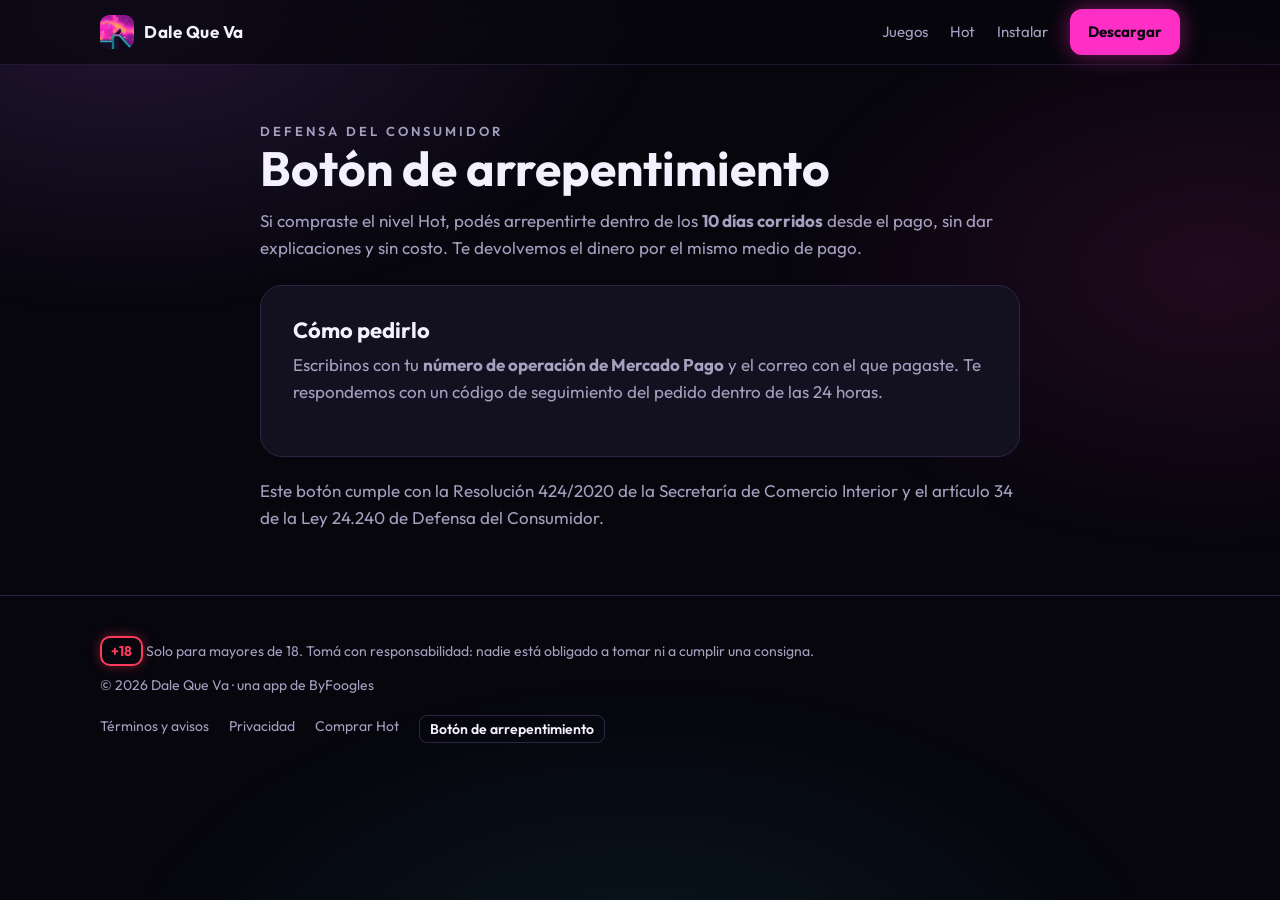
==== arrepentimiento/index.html @ 51c50cab "Primera versión del sitio Co-Authored-By: Claude Opus 5.5 <noreply@anthropic.com>" ====
<!DOCTYPE html>
<html lang="es-AR">
<head>
  <meta charset="utf-8">
  <meta name="viewport" content="width=device-width, initial-scale=1, viewport-fit=cover">
  <title>Botón de arrepentimiento · Dale Que Va</title>
  <meta name="description" content="Arrepentite de tu compra del nivel Hot dentro de los 10 días.">
  <meta name="theme-color" content="#07060d">
  <meta name="rating" content="adult">
  <link rel="canonical" href="https://dalequeva.byfoogles.app/arrepentimiento/">
  <link rel="icon" href="/img/favicon.png" type="image/png">
  <link rel="apple-touch-icon" href="/img/apple-touch-icon.png">
  <meta property="og:type" content="website">
  <meta property="og:title" content="Botón de arrepentimiento · Dale Que Va">
  <meta property="og:description" content="Arrepentite de tu compra del nivel Hot dentro de los 10 días.">
  <meta property="og:url" content="https://dalequeva.byfoogles.app/arrepentimiento/">
  <meta property="og:image" content="https://dalequeva.byfoogles.app/img/compartir.jpg">
  <meta property="og:locale" content="es_AR">
  <link rel="preload" href="/fuentes/outfit.ttf" as="font" type="font/ttf" crossorigin>
  <link rel="stylesheet" href="/estilos.css">
</head>
<body>
  <header class="barra">
    <div class="envoltura">
      <a class="marca" href="/"><img src="/img/dalequeva.webp" alt="" width="34" height="34">Dale Que Va</a>
      <nav>
        <a href="/#juegos">Juegos</a>
        <a href="/#hot">Hot</a>
        <a href="/#instalar">Instalar</a>
        <a class="boton chico" data-apk href="#">Descargar</a>
      </nav>
    </div>
  </header>
  <main>
    <section class="pagina">
      <div class="envoltura">
        <p class="etiqueta">Defensa del consumidor</p>
        <h1>Botón de arrepentimiento</h1>
        <p>Si compraste el nivel Hot, podés arrepentirte dentro de los <b>10 días corridos</b> desde el pago, sin dar explicaciones y sin costo. Te devolvemos el dinero por el mismo medio de pago.</p>

        <div class="tarjeta">
          <h2 style="margin-top:0">Cómo pedirlo</h2>
          <p id="contacto-texto">Escribinos con tu <b>número de operación de Mercado Pago</b> y el correo con el que pagaste. Te respondemos con un código de seguimiento del pedido dentro de las 24 horas.</p>
          <div class="fila-botones">
            <a class="boton hot" id="pedir" href="#">Pedir el arrepentimiento</a>
          </div>
        </div>
        <p style="margin-top:20px">Este botón cumple con la Resolución 424/2020 de la Secretaría de Comercio Interior y el artículo 34 de la Ley 24.240 de Defensa del Consumidor.</p>
      </div>
    </section>
  </main>
  <footer>
    <div class="envoltura">
      <div>
        <p><span class="chip18">+18</span> Solo para mayores de 18. Tomá con responsabilidad: nadie está obligado a tomar ni a cumplir una consigna.</p>
        <p style="margin-top:8px">© <span data-anio></span> Dale Que Va · una app de <a href="https://byfoogles.app">ByFoogles</a></p>
      </div>
      <nav>
        <a href="/terminos/">Términos y avisos</a>
        <a href="/privacidad/">Privacidad</a>
        <a href="/comprar/">Comprar Hot</a>
        <a class="arrepentimiento" href="/arrepentimiento/">Botón de arrepentimiento</a>
      </nav>
    </div>
  </footer>
  <script src="/sitio.js"></script>
  <script>
    // Correo para los pedidos de arrepentimiento (completar antes de habilitar la venta).
    const CONTACTO = "";
    const boton = document.getElementById("pedir");
    if (CONTACTO) {
      boton.href = "mailto:" + CONTACTO + "?subject=" + encodeURIComponent("Arrepentimiento de compra · Dale Que Va") +
        "&body=" + encodeURIComponent("Número de operación de Mercado Pago:\nCorreo con el que pagué:\n");
    } else {
      boton.classList.add("oculto");
    }
  </script>
</body>
</html>
---- estilos.css ----
@font-face { font-family: "Monoton"; src: url("/fuentes/monoton.ttf") format("truetype"); font-display: swap; }
@font-face { font-family: "Outfit"; src: url("/fuentes/outfit.ttf") format("truetype"); font-weight: 100 900; font-display: swap; }

:root {
  --fondo: #07060d;
  --superficie: #13101f;
  --superficie-alta: #1d1830;
  --borde: #2c2545;
  --texto: #f4f1ff;
  --suave: #a59fc0;
  --magenta: #ff2ec4;
  --cian: #22e5ff;
  --violeta: #b26bff;
  --hot: #ff3b5c;
  --dorado: #ffd34e;
  --ancho: 1080px;
}

* { box-sizing: border-box; margin: 0; padding: 0; }
html { scroll-behavior: smooth; }
body {
  font-family: "Outfit", system-ui, sans-serif;
  background: var(--fondo);
  color: var(--texto);
  line-height: 1.6;
  font-size: 17px;
  -webkit-font-smoothing: antialiased;
  overflow-x: hidden;
}
body::before {
  content: "";
  position: fixed; inset: 0; z-index: -1; pointer-events: none;
  background:
    radial-gradient(60vw 50vh at 10% 0%, rgba(178, 107, 255, .16), transparent 70%),
    radial-gradient(50vw 45vh at 95% 30%, rgba(255, 46, 196, .10), transparent 70%),
    radial-gradient(60vw 50vh at 50% 110%, rgba(34, 229, 255, .08), transparent 70%);
}
a { color: inherit; }
img { max-width: 100%; display: block; }
.envoltura { width: min(var(--ancho), 100% - 40px); margin-inline: auto; }

/* Barra superior */
.barra { position: sticky; top: 0; z-index: 10; backdrop-filter: blur(12px); background: rgba(7, 6, 13, .72); border-bottom: 1px solid rgba(44, 37, 69, .6); }
.barra .envoltura { display: flex; align-items: center; gap: 16px; height: 64px; }
.marca { display: flex; align-items: center; gap: 10px; text-decoration: none; font-weight: 700; letter-spacing: .5px; }
.marca img { width: 34px; height: 34px; border-radius: 9px; }
.barra nav { margin-left: auto; display: flex; gap: 22px; font-size: 15px; align-items: center; }
.barra nav a { text-decoration: none; color: var(--suave); }
.barra nav a:hover { color: var(--texto); }
.barra nav a.boton { color: var(--fondo); }
@media (max-width: 720px) { .barra nav a:not(.boton) { display: none; } }

/* Textos neón */
.logo-neon {
  font-family: "Monoton", "Outfit", sans-serif;
  font-weight: 400;
  color: var(--magenta);
  text-shadow: 0 0 8px rgba(255, 46, 196, .8), 0 0 28px rgba(255, 46, 196, .5);
  letter-spacing: 2px;
  line-height: 1.05;
}
.etiqueta { font-size: 13px; letter-spacing: 3px; text-transform: uppercase; color: var(--suave); font-weight: 600; }
h2 { font-size: clamp(28px, 4vw, 40px); line-height: 1.15; margin-bottom: 14px; }
h3 { font-size: 20px; line-height: 1.3; }
.bajada { color: var(--suave); max-width: 640px; }

/* Botones */
.boton {
  display: inline-flex; align-items: center; justify-content: center; gap: 10px;
  padding: 16px 26px; border-radius: 16px; font-weight: 700; font-size: 17px;
  text-decoration: none; border: 2px solid var(--color, var(--magenta)); cursor: pointer;
  background: var(--color, var(--magenta)); color: var(--fondo);
  box-shadow: 0 0 22px color-mix(in srgb, var(--color, var(--magenta)) 45%, transparent);
  transition: transform .15s ease, box-shadow .15s ease;
  font-family: inherit;
}
.boton:hover { transform: translateY(-2px); box-shadow: 0 0 34px color-mix(in srgb, var(--color, var(--magenta)) 65%, transparent); }
.boton.contorno { background: transparent; color: var(--color, var(--magenta)); }
.boton.chico { padding: 9px 16px; font-size: 15px; border-radius: 12px; }
.boton[disabled] { opacity: .45; cursor: not-allowed; transform: none; box-shadow: none; }
.boton.hot { --color: var(--hot); }
.boton.cian { --color: var(--cian); }

/* Portada */
.portada { padding: 72px 0 56px; }
.portada .envoltura { display: grid; grid-template-columns: 1.2fr .8fr; gap: 48px; align-items: center; }
.portada h1 { font-size: clamp(54px, 9vw, 104px); }
.portada .lema { font-size: clamp(19px, 2.2vw, 23px); margin: 22px 0 30px; max-width: 520px; }
.portada .acciones { display: flex; flex-wrap: wrap; gap: 14px; align-items: center; }
.portada .nota { margin-top: 18px; font-size: 14px; color: var(--suave); }
.icono-grande { height: auto; aspect-ratio: 1; width: min(340px, 80%); margin-inline: auto; border-radius: 22%; box-shadow: 0 0 60px rgba(255, 46, 196, .35), 0 0 120px rgba(34, 229, 255, .15); }
@media (max-width: 820px) {
  .portada .envoltura { grid-template-columns: 1fr; text-align: center; }
  .portada .lema, .portada .acciones { margin-inline: auto; justify-content: center; }
  .icono-grande { width: 200px; grid-row: 1; }
}
.chip18 { display: inline-flex; align-items: center; justify-content: center; border: 2px solid var(--hot); color: var(--hot); border-radius: 10px; padding: 2px 9px; font-weight: 700; font-size: 14px; box-shadow: 0 0 12px rgba(255, 59, 92, .4); }

/* Secciones */
section { padding: 64px 0; }
.titulo-seccion { margin-bottom: 34px; }
.cifras { display: grid; grid-template-columns: repeat(4, 1fr); gap: 14px; }
.cifra { background: var(--superficie); border: 1px solid var(--borde); border-radius: 18px; padding: 20px; }
.cifra b { display: block; font-size: 34px; line-height: 1.1; }
.cifra span { color: var(--suave); font-size: 15px; }
@media (max-width: 720px) { .cifras { grid-template-columns: repeat(2, 1fr); } }

/* Niveles */
.niveles { display: grid; grid-template-columns: repeat(3, 1fr); gap: 16px; }
.nivel { --c: var(--cian); position: relative; background: var(--fondo); border: 2px solid var(--c); border-radius: 22px; padding: 24px; box-shadow: 0 0 26px color-mix(in srgb, var(--c) 28%, transparent); }
.nivel h3 { font-size: 24px; letter-spacing: 3px; text-transform: uppercase; color: var(--c); text-shadow: 0 0 14px color-mix(in srgb, var(--c) 70%, transparent); margin-bottom: 8px; }
.nivel p { color: var(--suave); }
.nivel .precio-nivel { position: absolute; top: 20px; right: 20px; font-size: 13px; font-weight: 700; color: var(--c); border: 1.5px solid var(--c); border-radius: 8px; padding: 2px 8px; }
.nivel.amiguitas { --c: var(--violeta); }
.nivel.hot { --c: var(--hot); }
@media (max-width: 820px) { .niveles { grid-template-columns: 1fr; } }

/* Juegos */
.juegos { display: grid; grid-template-columns: repeat(auto-fill, minmax(230px, 1fr)); gap: 14px; }
.juego { background: var(--superficie); border: 1.5px solid rgba(255, 46, 196, .35); border-radius: 20px; padding: 18px; display: flex; flex-direction: column; gap: 6px; }
.juego .emoji { font-size: 32px; line-height: 1.2; }
.juego h3 { font-size: 18px; }
.juego p { color: var(--suave); font-size: 15px; flex: 1; }
.juego .pie { display: flex; align-items: center; gap: 6px; margin-top: 6px; }
.punto { width: 10px; height: 10px; border-radius: 50%; background: var(--c); box-shadow: 0 0 8px var(--c); }
.punto.amigos { --c: var(--cian); } .punto.amiguitas { --c: var(--violeta); } .punto.hot { --c: var(--hot); }
.sin-celu { margin-left: auto; font-size: 11px; letter-spacing: 1px; color: var(--suave); border: 1px solid var(--borde); border-radius: 6px; padding: 1px 6px; }
.leyenda { display: flex; flex-wrap: wrap; gap: 18px; margin-bottom: 22px; color: var(--suave); font-size: 14px; align-items: center; }
.leyenda span { display: inline-flex; align-items: center; gap: 7px; }

/* Hot */
.caja-hot { position: relative; overflow: hidden; border: 2px solid var(--hot); border-radius: 28px; padding: clamp(26px, 5vw, 48px); background: linear-gradient(135deg, rgba(255, 59, 92, .12), rgba(255, 46, 196, .06) 60%, transparent); box-shadow: 0 0 50px rgba(255, 59, 92, .25); }
.caja-hot h2 { color: var(--hot); text-shadow: 0 0 18px rgba(255, 59, 92, .6); }
.caja-hot ul { margin: 18px 0 26px 20px; color: var(--suave); }
.caja-hot li { margin: 6px 0; }
.precio { font-size: 40px; font-weight: 800; margin-bottom: 4px; }
.precio small { font-size: 16px; color: var(--suave); font-weight: 500; }

/* Pasos */
.pasos { counter-reset: paso; display: grid; grid-template-columns: repeat(auto-fit, minmax(220px, 1fr)); gap: 14px; }
.paso { counter-increment: paso; background: var(--superficie); border: 1px solid var(--borde); border-radius: 18px; padding: 20px 20px 20px 64px; position: relative; }
.paso::before { content: counter(paso); position: absolute; left: 18px; top: 18px; width: 32px; height: 32px; border-radius: 50%; display: grid; place-items: center; font-weight: 800; color: var(--fondo); background: var(--cian); box-shadow: 0 0 14px rgba(34, 229, 255, .6); }
.paso p { color: var(--suave); font-size: 15px; }

/* Preguntas */
details { background: var(--superficie); border: 1px solid var(--borde); border-radius: 16px; padding: 16px 20px; margin-bottom: 10px; }
summary { cursor: pointer; font-weight: 600; list-style: none; display: flex; justify-content: space-between; gap: 12px; }
summary::after { content: "+"; color: var(--magenta); font-size: 22px; line-height: 1; }
details[open] summary::after { content: "–"; }
details p { color: var(--suave); margin-top: 10px; }

/* Aviso legal y pie */
.aviso { border: 1px solid var(--borde); border-left: 4px solid var(--hot); background: var(--superficie); border-radius: 14px; padding: 18px 20px; color: var(--suave); font-size: 15px; }
.aviso b { color: var(--texto); }
footer { border-top: 1px solid var(--borde); padding: 40px 0 56px; margin-top: 40px; color: var(--suave); font-size: 14px; }
footer .envoltura { display: flex; flex-wrap: wrap; gap: 18px 32px; justify-content: space-between; }
footer nav { display: flex; flex-wrap: wrap; gap: 8px 20px; }
footer a { text-decoration: none; }
footer a:hover { color: var(--texto); }
.arrepentimiento { color: var(--texto); font-weight: 600; border: 1px solid var(--borde); border-radius: 8px; padding: 2px 10px; }

/* Páginas internas */
.pagina { padding: 56px 0 24px; }
.pagina .envoltura { max-width: 760px; }
.pagina h1 { font-size: clamp(32px, 5vw, 48px); line-height: 1.1; margin-bottom: 12px; }
.pagina h2 { font-size: 22px; margin: 32px 0 8px; }
.pagina p, .pagina li { color: var(--suave); }
.pagina ul, .pagina ol { margin: 8px 0 8px 22px; }
.pagina li { margin: 4px 0; }
.tarjeta { background: var(--superficie); border: 1px solid var(--borde); border-radius: 22px; padding: clamp(20px, 4vw, 32px); margin-top: 24px; }
.tarjeta.hot { border: 2px solid var(--hot); box-shadow: 0 0 34px rgba(255, 59, 92, .2); }
.casilla { display: flex; gap: 12px; align-items: flex-start; margin: 14px 0; color: var(--texto); cursor: pointer; }
.casilla input { width: 20px; height: 20px; margin-top: 3px; accent-color: var(--hot); flex-shrink: 0; }
.campo { width: 100%; padding: 14px 16px; border-radius: 14px; border: 1.5px solid var(--borde); background: var(--fondo); color: var(--texto); font: inherit; }
.campo:focus { outline: none; border-color: var(--hot); }
.codigo { font-family: ui-monospace, monospace; font-size: 13px; word-break: break-all; background: var(--fondo); border: 1.5px dashed var(--hot); border-radius: 14px; padding: 14px; color: var(--texto); margin: 14px 0; }
.mensaje { margin-top: 14px; padding: 12px 16px; border-radius: 12px; background: var(--superficie-alta); color: var(--texto); }
.mensaje.error { border-left: 4px solid var(--hot); }
.oculto { display: none !important; }
.fila-botones { display: flex; flex-wrap: wrap; gap: 12px; margin-top: 18px; }
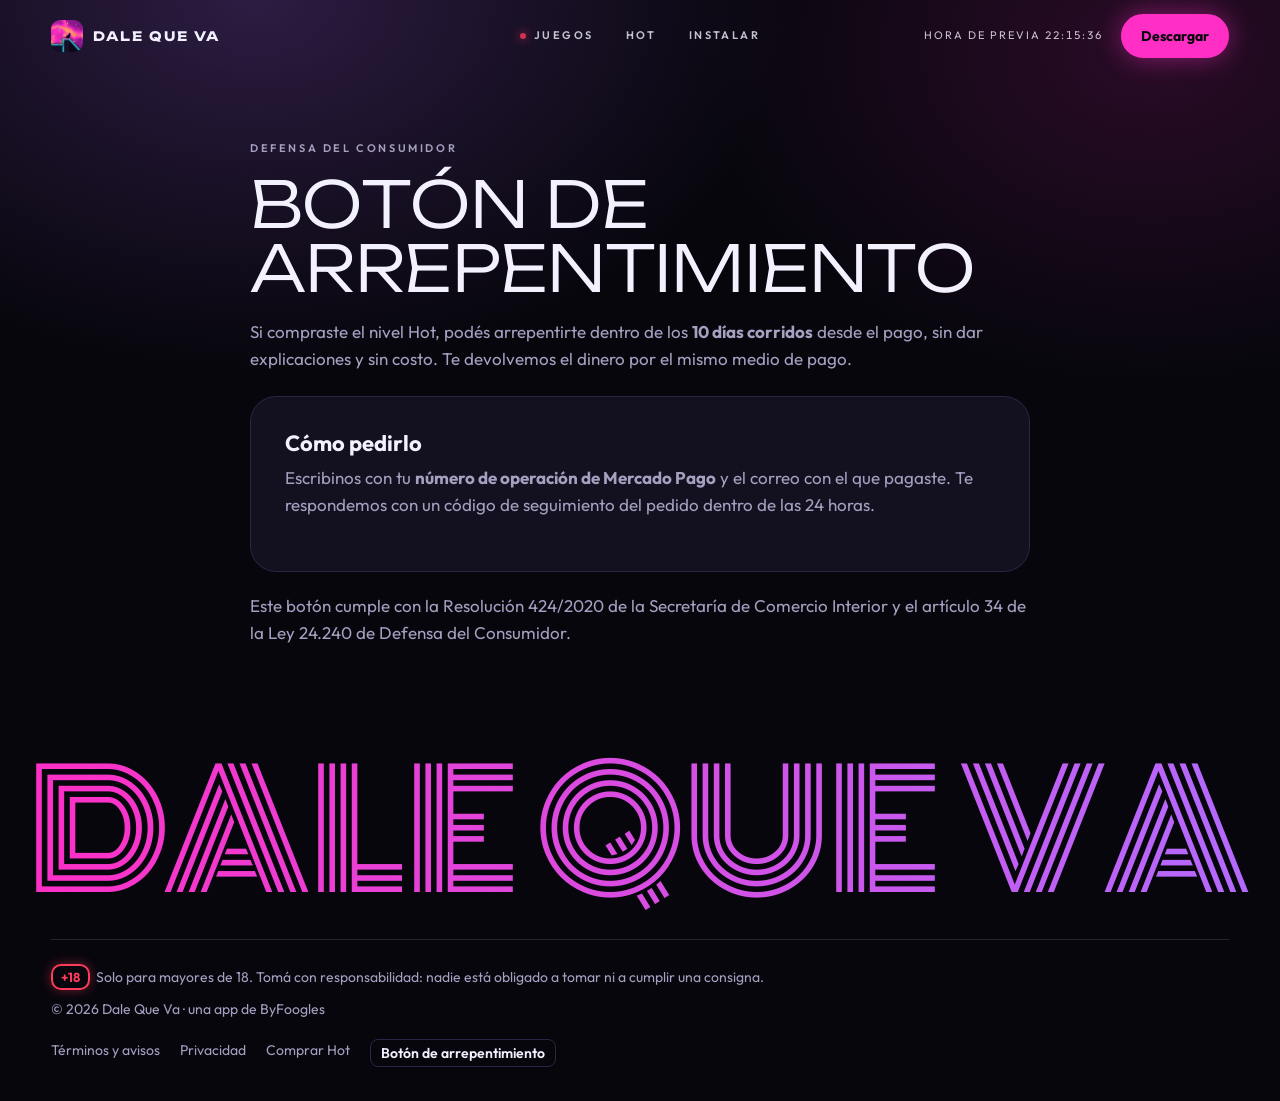
==== commit 39d25b97: "Rediseño animado con el estilo de byfoogles.app: aurora, carga neón, título gigante y animaciones Co" ====
--- a/arrepentimiento/index.html
+++ b/arrepentimiento/index.html
@@ -16,26 +16,29 @@
   <meta property="og:url" content="https://dalequeva.byfoogles.app/arrepentimiento/">
   <meta property="og:image" content="https://dalequeva.byfoogles.app/img/compartir.jpg">
   <meta property="og:locale" content="es_AR">
-  <link rel="preload" href="/fuentes/outfit.ttf" as="font" type="font/ttf" crossorigin>
+  <link rel="preload" href="/fuentes/unbounded.woff2" as="font" type="font/woff2" crossorigin>
+  <link rel="preload" href="/fuentes/anton.woff2" as="font" type="font/woff2" crossorigin>
   <link rel="stylesheet" href="/estilos.css">
 </head>
-<body>
+<body class="cargando">
+  <div class="cursor" aria-hidden="true"></div>
   <header class="barra">
-    <div class="envoltura">
-      <a class="marca" href="/"><img src="/img/dalequeva.webp" alt="" width="34" height="34">Dale Que Va</a>
-      <nav>
-        <a href="/#juegos">Juegos</a>
-        <a href="/#hot">Hot</a>
-        <a href="/#instalar">Instalar</a>
-        <a class="boton chico" data-apk href="#">Descargar</a>
-      </nav>
+    <a class="marca" href="/"><img src="/img/dalequeva.webp" alt="" width="32" height="32">Dale Que Va</a>
+    <nav>
+      <a href="/#juegos"><i></i>Juegos</a>
+      <a href="/#hot">Hot</a>
+      <a href="/#instalar">Instalar</a>
+    </nav>
+    <div class="barra-der">
+      <span class="reloj">Hora de previa <span id="hora">--:--</span></span>
+      <a class="boton chico" data-apk href="#">Descargar</a>
     </div>
   </header>
   <main>
     <section class="pagina">
       <div class="envoltura">
         <p class="etiqueta">Defensa del consumidor</p>
-        <h1>Botón de arrepentimiento</h1>
+        <h1 data-partir>Botón de arrepentimiento</h1>
         <p>Si compraste el nivel Hot, podés arrepentirte dentro de los <b>10 días corridos</b> desde el pago, sin dar explicaciones y sin costo. Te devolvemos el dinero por el mismo medio de pago.</p>
 
         <div class="tarjeta">
@@ -50,9 +53,10 @@
     </section>
   </main>
   <footer>
-    <div class="envoltura">
+    <div class="pie-gigante" aria-hidden="true">DALE QUE VA</div>
+    <div class="pie-fila">
       <div>
-        <p><span class="chip18">+18</span> Solo para mayores de 18. Tomá con responsabilidad: nadie está obligado a tomar ni a cumplir una consigna.</p>
+        <p><span class="chip18">+18</span>&nbsp; Solo para mayores de 18. Tomá con responsabilidad: nadie está obligado a tomar ni a cumplir una consigna.</p>
         <p style="margin-top:8px">© <span data-anio></span> Dale Que Va · una app de <a href="https://byfoogles.app">ByFoogles</a></p>
       </div>
       <nav>
@@ -64,6 +68,7 @@
     </div>
   </footer>
   <script src="/sitio.js"></script>
+  <script src="/animaciones.js"></script>
   <script>
     // Correo para los pedidos de arrepentimiento (completar antes de habilitar la venta).
     const CONTACTO = "";
--- a/estilos.css
+++ b/estilos.css
@@ -1,11 +1,15 @@
 @font-face { font-family: "Monoton"; src: url("/fuentes/monoton.ttf") format("truetype"); font-display: swap; }
 @font-face { font-family: "Outfit"; src: url("/fuentes/outfit.ttf") format("truetype"); font-weight: 100 900; font-display: swap; }
+@font-face { font-family: "Unbounded"; src: url("/fuentes/unbounded.woff2") format("woff2"); font-weight: 200 900; font-display: swap; }
+@font-face { font-family: "Anton"; src: url("/fuentes/anton.woff2") format("woff2"); font-display: swap; }
 
 :root {
   --fondo: #07060d;
+  --tinta: #0e0b18;
   --superficie: #13101f;
   --superficie-alta: #1d1830;
   --borde: #2c2545;
+  --linea: rgba(255, 255, 255, .12);
   --texto: #f4f1ff;
   --suave: #a59fc0;
   --magenta: #ff2ec4;
@@ -13,168 +17,260 @@
   --violeta: #b26bff;
   --hot: #ff3b5c;
   --dorado: #ffd34e;
-  --ancho: 1080px;
+  --papel: #f3f1ee;
+  --margen: clamp(18px, 4vw, 56px);
+  --ease: cubic-bezier(.2, .8, .2, 1);
 }
 
 * { box-sizing: border-box; margin: 0; padding: 0; }
 html { scroll-behavior: smooth; }
-body {
-  font-family: "Outfit", system-ui, sans-serif;
-  background: var(--fondo);
-  color: var(--texto);
-  line-height: 1.6;
-  font-size: 17px;
-  -webkit-font-smoothing: antialiased;
-  overflow-x: hidden;
-}
-body::before {
-  content: "";
-  position: fixed; inset: 0; z-index: -1; pointer-events: none;
-  background:
-    radial-gradient(60vw 50vh at 10% 0%, rgba(178, 107, 255, .16), transparent 70%),
-    radial-gradient(50vw 45vh at 95% 30%, rgba(255, 46, 196, .10), transparent 70%),
-    radial-gradient(60vw 50vh at 50% 110%, rgba(34, 229, 255, .08), transparent 70%);
-}
+body { font-family: "Outfit", system-ui, sans-serif; background: var(--fondo); color: var(--texto); line-height: 1.6; font-size: 17px; -webkit-font-smoothing: antialiased; overflow-x: hidden; }
+body.cargando { overflow: hidden; }
 a { color: inherit; }
 img { max-width: 100%; display: block; }
-.envoltura { width: min(var(--ancho), 100% - 40px); margin-inline: auto; }
-
-/* Barra superior */
-.barra { position: sticky; top: 0; z-index: 10; backdrop-filter: blur(12px); background: rgba(7, 6, 13, .72); border-bottom: 1px solid rgba(44, 37, 69, .6); }
-.barra .envoltura { display: flex; align-items: center; gap: 16px; height: 64px; }
-.marca { display: flex; align-items: center; gap: 10px; text-decoration: none; font-weight: 700; letter-spacing: .5px; }
-.marca img { width: 34px; height: 34px; border-radius: 9px; }
-.barra nav { margin-left: auto; display: flex; gap: 22px; font-size: 15px; align-items: center; }
-.barra nav a { text-decoration: none; color: var(--suave); }
-.barra nav a:hover { color: var(--texto); }
-.barra nav a.boton { color: var(--fondo); }
-@media (max-width: 720px) { .barra nav a:not(.boton) { display: none; } }
-
-/* Textos neón */
-.logo-neon {
-  font-family: "Monoton", "Outfit", sans-serif;
-  font-weight: 400;
-  color: var(--magenta);
-  text-shadow: 0 0 8px rgba(255, 46, 196, .8), 0 0 28px rgba(255, 46, 196, .5);
-  letter-spacing: 2px;
-  line-height: 1.05;
-}
-.etiqueta { font-size: 13px; letter-spacing: 3px; text-transform: uppercase; color: var(--suave); font-weight: 600; }
+::selection { background: var(--magenta); color: var(--fondo); }
+.envoltura { width: min(1180px, 100% - 2 * var(--margen)); margin-inline: auto; }
+.etiqueta, .sobre { font-size: 11px; letter-spacing: 2.6px; text-transform: uppercase; color: var(--suave); font-weight: 600; }
+.sobre.rojo { color: var(--hot); }
 h2 { font-size: clamp(28px, 4vw, 40px); line-height: 1.15; margin-bottom: 14px; }
 h3 { font-size: 20px; line-height: 1.3; }
 .bajada { color: var(--suave); max-width: 640px; }
-
-/* Botones */
-.boton {
-  display: inline-flex; align-items: center; justify-content: center; gap: 10px;
-  padding: 16px 26px; border-radius: 16px; font-weight: 700; font-size: 17px;
-  text-decoration: none; border: 2px solid var(--color, var(--magenta)); cursor: pointer;
-  background: var(--color, var(--magenta)); color: var(--fondo);
-  box-shadow: 0 0 22px color-mix(in srgb, var(--color, var(--magenta)) 45%, transparent);
-  transition: transform .15s ease, box-shadow .15s ease;
-  font-family: inherit;
-}
-.boton:hover { transform: translateY(-2px); box-shadow: 0 0 34px color-mix(in srgb, var(--color, var(--magenta)) 65%, transparent); }
+.chip18 { display: inline-flex; align-items: center; justify-content: center; border: 2px solid var(--hot); color: var(--hot); border-radius: 10px; padding: 1px 8px; font-weight: 700; font-size: 13px; box-shadow: 0 0 12px rgba(255, 59, 92, .4); }
+
+/* ---------------------------------------------------------------- Carga (solo inicio) */
+.carga { position: fixed; inset: 0; z-index: 100; background: var(--fondo); display: grid; place-items: center; transition: clip-path 1s var(--ease) .1s; clip-path: inset(0 0 0 0); }
+body:not(.cargando) .carga { clip-path: inset(0 0 100% 0); pointer-events: none; }
+.carga-nombre { font-family: "Monoton", sans-serif; font-size: clamp(44px, 10vw, 130px); line-height: 1.05; text-align: center; color: var(--magenta); }
+.carga-nombre span { opacity: .07; transition: opacity .08s, text-shadow .08s; }
+.carga-nombre span.on { opacity: 1; text-shadow: 0 0 10px var(--magenta), 0 0 34px var(--magenta), 0 0 80px rgba(255, 46, 196, .6); }
+.carga-pie { position: absolute; bottom: var(--margen); left: var(--margen); right: var(--margen); display: flex; justify-content: space-between; align-items: flex-end; font-size: 12px; letter-spacing: 3px; text-transform: uppercase; color: var(--suave); }
+.carga-numero { font-family: "Anton", sans-serif; font-size: 44px; letter-spacing: 0; color: var(--texto); line-height: 1; }
+
+/* ---------------------------------------------------------------- Cursor */
+.cursor { position: fixed; z-index: 90; width: 34px; height: 34px; border: 1.5px solid rgba(255, 255, 255, .7); border-radius: 50%; pointer-events: none; transform: translate(-50%, -50%); transition: width .25s var(--ease), height .25s var(--ease), background .25s; mix-blend-mode: difference; left: -100px; top: -100px; }
+.cursor.grande { width: 84px; height: 84px; background: #fff; }
+@media (hover: none) { .cursor { display: none; } }
+
+/* ---------------------------------------------------------------- Cabecera */
+.barra { position: fixed; inset: 0 0 auto; z-index: 50; height: 72px; padding: 0 var(--margen); display: grid; grid-template-columns: 1fr auto 1fr; align-items: center; transition: background .4s, color .4s; }
+.barra.solida { background: rgba(7, 6, 13, .6); backdrop-filter: blur(14px); }
+.barra.clara { color: var(--fondo); }
+.barra.clara.solida { background: rgba(243, 241, 238, .75); }
+.marca { display: flex; align-items: center; gap: 10px; text-decoration: none; font-family: "Unbounded", sans-serif; font-weight: 700; font-size: 13px; letter-spacing: 2px; text-transform: uppercase; }
+.marca img { width: 32px; height: 32px; border-radius: 9px; }
+.barra nav { display: flex; gap: 32px; font-size: 11px; letter-spacing: 2.4px; text-transform: uppercase; font-weight: 600; }
+.barra nav a { text-decoration: none; opacity: .8; display: inline-flex; align-items: center; gap: 8px; }
+.barra nav a:hover { opacity: 1; }
+.barra nav a i { width: 6px; height: 6px; border-radius: 50%; background: var(--hot); box-shadow: 0 0 10px var(--hot); }
+.barra-der { justify-self: end; display: flex; align-items: center; gap: 18px; }
+.reloj { font-size: 11px; letter-spacing: 2px; font-variant-numeric: tabular-nums; opacity: .8; text-transform: uppercase; }
+@media (max-width: 860px) { .barra nav, .reloj { display: none; } .barra { grid-template-columns: 1fr auto; } }
+
+/* ---------------------------------------------------------------- Botones */
+.boton { display: inline-flex; align-items: center; justify-content: center; gap: 10px; padding: 15px 26px; border-radius: 999px; font-weight: 700; font-size: 16px; text-decoration: none; border: 2px solid var(--color, var(--magenta)); cursor: pointer; background: var(--color, var(--magenta)); color: var(--fondo); box-shadow: 0 0 26px color-mix(in srgb, var(--color, var(--magenta)) 45%, transparent); transition: transform .3s var(--ease), box-shadow .3s; font-family: inherit; }
+.boton:hover { transform: translateY(-3px); box-shadow: 0 0 44px color-mix(in srgb, var(--color, var(--magenta)) 70%, transparent); }
+.boton span { transition: transform .3s var(--ease); } .boton:hover span { transform: rotate(45deg); }
 .boton.contorno { background: transparent; color: var(--color, var(--magenta)); }
-.boton.chico { padding: 9px 16px; font-size: 15px; border-radius: 12px; }
+.boton.chico { padding: 9px 18px; font-size: 14px; }
 .boton[disabled] { opacity: .45; cursor: not-allowed; transform: none; box-shadow: none; }
-.boton.hot { --color: var(--hot); }
-.boton.cian { --color: var(--cian); }
-
-/* Portada */
-.portada { padding: 72px 0 56px; }
-.portada .envoltura { display: grid; grid-template-columns: 1.2fr .8fr; gap: 48px; align-items: center; }
-.portada h1 { font-size: clamp(54px, 9vw, 104px); }
-.portada .lema { font-size: clamp(19px, 2.2vw, 23px); margin: 22px 0 30px; max-width: 520px; }
-.portada .acciones { display: flex; flex-wrap: wrap; gap: 14px; align-items: center; }
-.portada .nota { margin-top: 18px; font-size: 14px; color: var(--suave); }
-.icono-grande { height: auto; aspect-ratio: 1; width: min(340px, 80%); margin-inline: auto; border-radius: 22%; box-shadow: 0 0 60px rgba(255, 46, 196, .35), 0 0 120px rgba(34, 229, 255, .15); }
-@media (max-width: 820px) {
-  .portada .envoltura { grid-template-columns: 1fr; text-align: center; }
-  .portada .lema, .portada .acciones { margin-inline: auto; justify-content: center; }
-  .icono-grande { width: 200px; grid-row: 1; }
-}
-.chip18 { display: inline-flex; align-items: center; justify-content: center; border: 2px solid var(--hot); color: var(--hot); border-radius: 10px; padding: 2px 9px; font-weight: 700; font-size: 14px; box-shadow: 0 0 12px rgba(255, 59, 92, .4); }
-
-/* Secciones */
-section { padding: 64px 0; }
-.titulo-seccion { margin-bottom: 34px; }
-.cifras { display: grid; grid-template-columns: repeat(4, 1fr); gap: 14px; }
-.cifra { background: var(--superficie); border: 1px solid var(--borde); border-radius: 18px; padding: 20px; }
-.cifra b { display: block; font-size: 34px; line-height: 1.1; }
-.cifra span { color: var(--suave); font-size: 15px; }
-@media (max-width: 720px) { .cifras { grid-template-columns: repeat(2, 1fr); } }
+.boton.hot { --color: var(--hot); } .boton.cian { --color: var(--cian); }
+.barra.clara .boton { color: var(--fondo); }
+
+/* ---------------------------------------------------------------- Portada */
+.portada { position: relative; height: 100svh; min-height: 680px; overflow: hidden; isolation: isolate; }
+#aurora { position: absolute; inset: 0; width: 100%; height: 100%; z-index: -3; background: radial-gradient(120% 80% at 70% 60%, #4a0d42, #07060d 70%); }
+.estrellas { position: absolute; inset: -20%; z-index: -2; background-image: radial-gradient(1.2px 1.2px at 12% 22%, #fff, transparent), radial-gradient(1px 1px at 72% 18%, #fff, transparent), radial-gradient(1.4px 1.4px at 38% 64%, #fff, transparent), radial-gradient(1px 1px at 84% 72%, #fff, transparent), radial-gradient(1px 1px at 22% 84%, #fff, transparent), radial-gradient(1.3px 1.3px at 58% 38%, #fff, transparent), radial-gradient(1px 1px at 92% 44%, #fff, transparent); background-size: 640px 640px; opacity: .5; animation: derivar 90s linear infinite; }
+@keyframes derivar { to { transform: translate3d(-640px, -320px, 0); } }
+.grano { position: absolute; inset: 0; z-index: -1; opacity: .08; pointer-events: none; background-image: url("data:image/svg+xml;utf8,<svg xmlns='http://www.w3.org/2000/svg' width='160' height='160'><filter id='n'><feTurbulence type='fractalNoise' baseFrequency='.9' numOctaves='3' stitchTiles='stitch'/></filter><rect width='100%' height='100%' filter='url(%23n)'/></svg>"); }
+.portada::after { content: ""; position: absolute; inset: 0; z-index: -1; pointer-events: none; background: linear-gradient(90deg, rgba(7, 6, 13, .8), transparent 62%), linear-gradient(0deg, rgba(7, 6, 13, .92), transparent 36%); }
+.portada-contenido { position: absolute; left: var(--margen); top: 19vh; max-width: 780px; }
+.portada .etiqueta { margin-bottom: 18px; }
+.logo-neon { font-family: "Monoton", sans-serif; font-weight: 400; color: var(--magenta); text-shadow: 0 0 8px rgba(255, 46, 196, .85), 0 0 30px rgba(255, 46, 196, .55), 0 0 80px rgba(255, 46, 196, .35); letter-spacing: 2px; line-height: 1.02; font-size: clamp(64px, 11vw, 160px); }
+.logo-neon .linea { display: block; }
+.parpadeo { animation: parpadeo 7s infinite; }
+@keyframes parpadeo { 0%, 92%, 100% { opacity: 1; } 93% { opacity: .35; } 94% { opacity: 1; } 96% { opacity: .5; } 97% { opacity: 1; } }
+.portada .lema { font-size: clamp(18px, 2vw, 22px); margin: 22px 0 30px; max-width: 520px; color: var(--texto); }
+.acciones { display: flex; flex-wrap: wrap; gap: 14px; align-items: center; }
+.datos-der { position: absolute; right: var(--margen); top: 19vh; text-align: right; font-size: 12px; letter-spacing: 1.5px; text-transform: uppercase; display: flex; flex-direction: column; gap: 6px; align-items: flex-end; }
+.datos-der small { color: var(--suave); margin-right: 8px; font-size: 10px; }
+.datos-der .separado { margin-top: 16px; display: flex; flex-direction: column; }
+.datos-der .separado small { margin: 0 0 4px; }
+.datos-der b { font-family: "Unbounded", sans-serif; font-size: 14px; letter-spacing: 1px; }
+.icono-flotante { margin-top: 26px; width: 150px; border-radius: 26%; box-shadow: 0 0 50px rgba(255, 46, 196, .55), 0 30px 60px rgba(0, 0, 0, .5); animation: flotar 6s ease-in-out infinite; }
+@media (max-width: 960px) { .datos-der { display: none; } }
+.lateral { position: absolute; left: calc(var(--margen) * .35); bottom: 34vh; writing-mode: vertical-rl; transform: rotate(180deg); font-size: 10px; letter-spacing: 3px; text-transform: uppercase; color: var(--suave); }
+@media (max-width: 760px) { .lateral { display: none; } }
+.tira { position: absolute; left: var(--margen); right: var(--margen); bottom: 26px; display: flex; align-items: center; gap: clamp(14px, 3vw, 44px); border-top: 1px solid var(--linea); padding-top: 18px; }
+.tira-nivel { display: flex; align-items: center; gap: 10px; font-family: "Unbounded", sans-serif; font-size: 12px; letter-spacing: 2px; text-transform: uppercase; }
+.tira-nivel i { width: 10px; height: 10px; border-radius: 50%; background: var(--c); box-shadow: 0 0 12px var(--c); }
+.tira-nivel small { font-family: "Outfit", sans-serif; color: var(--suave); letter-spacing: 1px; font-size: 10px; }
+.tira-dato { color: var(--suave); text-transform: uppercase; letter-spacing: 1.5px; font-size: 10px; margin-left: auto; }
+.tira-dato b { display: block; color: var(--texto); font-family: "Anton", sans-serif; font-size: 26px; letter-spacing: 0; line-height: 1.1; }
+@media (max-width: 760px) { .tira { flex-wrap: wrap; gap: 10px 18px; } .tira-dato { display: none; } }
+
+/* Letras que entran */
+.palabra { display: inline-block; white-space: nowrap; }
+.letra { display: inline-block; transform: translateY(110%) rotate(6deg); opacity: 0; transition: transform 1s var(--ease), opacity 1s var(--ease); transition-delay: calc(var(--i) * 30ms + var(--d, 0ms)); white-space: pre; }
+.visible .letra, body:not(.cargando) .portada .letra { transform: none; opacity: 1; }
+
+/* ---------------------------------------------------------------- Escena con título gigante */
+.escena-sec { position: relative; background: var(--tinta); padding: 110px 0 0; overflow: hidden; }
+.escena-sec::before { content: ""; position: absolute; left: 50%; top: 40%; width: 62vw; height: 62vw; max-width: 840px; max-height: 840px; transform: translate(-50%, -50%); border-radius: 50%; background: radial-gradient(circle, rgba(255, 46, 196, .85), rgba(178, 107, 255, .25) 45%, transparent 70%); filter: blur(10px); opacity: .55; }
+.reparto { position: relative; display: flex; justify-content: space-between; padding: 0 var(--margen); font-family: "Anton", sans-serif; font-size: clamp(14px, 1.8vw, 24px); text-transform: uppercase; }
+@media (max-width: 760px) { .reparto span:nth-child(n+3) { display: none; } }
+.escena { position: relative; height: clamp(300px, 44vw, 620px); }
+.titulo-gigante { position: absolute; inset: 0; display: flex; justify-content: center; align-items: center; gap: .16em; font-family: "Anton", sans-serif; font-weight: 400; font-size: clamp(110px, 25vw, 380px); line-height: .8; color: var(--texto); white-space: nowrap; }
+.titulo-gigante .parte { display: block; will-change: transform; }
+.escena-icono { position: absolute; left: 50%; top: 50%; width: clamp(170px, 26vw, 400px); aspect-ratio: 1; transform: translate(-50%, -50%) translateY(var(--sube, 0px)) rotate(var(--giro, -6deg)); z-index: 2; }
+.escena-icono img { width: 100%; height: 100%; border-radius: 22%; box-shadow: 0 40px 80px rgba(0, 0, 0, .6), 0 0 80px rgba(255, 46, 196, .5); animation: flotar 6s ease-in-out infinite; }
+.escena-icono .halo { position: absolute; inset: -12%; border-radius: 30%; border: 1.5px dashed rgba(255, 255, 255, .35); animation: girar 30s linear infinite; }
+@keyframes flotar { 50% { transform: translateY(-14px) rotate(2deg); } }
+@keyframes girar { to { transform: rotate(360deg); } }
+.anio { position: absolute; right: var(--margen); top: 50%; transform: translateY(-50%) rotate(90deg); font-family: "Anton", sans-serif; font-size: 18px; }
+.sello { position: absolute; right: calc(var(--margen) + 30px); bottom: 2%; width: 122px; height: 122px; z-index: 3; display: grid; place-items: center; border-radius: 50%; background: var(--fondo); border: 1px solid var(--linea); transition: transform .4s var(--ease); text-decoration: none; }
+.sello:hover { transform: scale(1.08); }
+.sello svg { position: absolute; inset: 0; width: 100%; height: 100%; animation: girar 16s linear infinite; }
+.sello text { fill: var(--texto); font-size: 10px; letter-spacing: 2.4px; font-weight: 600; }
+.sello b { width: 46px; height: 46px; border-radius: 50%; display: grid; place-items: center; background: var(--magenta); color: var(--fondo); font-size: 18px; box-shadow: 0 0 20px rgba(255, 46, 196, .7); }
+@media (max-width: 760px) { .sello { width: 90px; height: 90px; } .sello b { width: 34px; height: 34px; } .anio { display: none; } }
+.escena-pie { position: relative; display: grid; grid-template-columns: 1.1fr auto 1fr; gap: clamp(24px, 4vw, 60px); align-items: center; padding: 60px var(--margen) 80px; }
+.escena-pie p:not(.sobre) { color: var(--suave); margin-top: 12px; max-width: 440px; }
+.circulos { display: flex; gap: 14px; flex-wrap: wrap; }
+.circulo { width: 96px; height: 96px; border-radius: 50%; display: grid; place-content: center; text-align: center; line-height: 1; }
+.circulo small { font-size: 9px; letter-spacing: 1.5px; text-transform: uppercase; display: block; margin-bottom: 4px; opacity: .8; }
+.circulo b { font-family: "Anton", sans-serif; font-size: 34px; font-weight: 400; }
+.circulo.blanco { background: var(--texto); color: var(--fondo); }
+.circulo.rojo { background: var(--hot); box-shadow: 0 0 30px rgba(255, 59, 92, .6); }
+.circulo.cian { background: var(--cian); color: var(--fondo); box-shadow: 0 0 30px rgba(34, 229, 255, .5); }
+.circulo.vacio { border: 1px solid var(--linea); }
+.cita { font-family: "Anton", sans-serif; text-transform: uppercase; font-size: clamp(18px, 1.8vw, 24px); line-height: 1.15; border-left: 3px solid var(--magenta); padding-left: 18px; max-width: 340px; justify-self: end; }
+@media (max-width: 960px) { .escena-pie { grid-template-columns: 1fr; } .cita { justify-self: start; } }
+
+.cinta { position: relative; background: var(--magenta); transform: rotate(-2deg) scale(1.04); padding: 14px 0; overflow: hidden; box-shadow: 0 0 40px rgba(255, 46, 196, .45); z-index: 2; }
+.cinta.hot { background: var(--hot); transform: rotate(2deg) scale(1.04); box-shadow: 0 0 40px rgba(255, 59, 92, .45); }
+.cinta::before, .cinta::after { content: ""; position: absolute; left: 0; right: 0; height: 6px; background: radial-gradient(circle, var(--fondo) 2px, transparent 2.5px) 0 0 / 14px 6px; }
+.cinta::before { top: 3px; } .cinta::after { bottom: 3px; }
+.cinta-pista { display: flex; gap: 46px; width: max-content; animation: cinta 40s linear infinite; font-family: "Anton", sans-serif; font-size: clamp(20px, 2.6vw, 34px); text-transform: uppercase; color: var(--fondo); white-space: nowrap; }
+.cinta.hot .cinta-pista { animation-direction: reverse; }
+@keyframes cinta { to { transform: translateX(-50%); } }
+
+/* ---------------------------------------------------------------- Secciones generales */
+section.bloque { padding: 110px 0; position: relative; }
+.titulo-seccion { margin-bottom: 40px; }
+.titulo-seccion h2 { font-family: "Unbounded", sans-serif; font-weight: 300; text-transform: uppercase; font-size: clamp(30px, 4.6vw, 64px); line-height: 1; letter-spacing: -.01em; margin-top: 14px; }
+.titulo-seccion h2 em { font-style: normal; font-weight: 700; color: #fff; text-shadow: 0 0 12px var(--magenta), 0 0 40px var(--magenta); }
+.titulo-seccion .bajada { margin-top: 16px; }
 
 /* Niveles */
 .niveles { display: grid; grid-template-columns: repeat(3, 1fr); gap: 16px; }
-.nivel { --c: var(--cian); position: relative; background: var(--fondo); border: 2px solid var(--c); border-radius: 22px; padding: 24px; box-shadow: 0 0 26px color-mix(in srgb, var(--c) 28%, transparent); }
-.nivel h3 { font-size: 24px; letter-spacing: 3px; text-transform: uppercase; color: var(--c); text-shadow: 0 0 14px color-mix(in srgb, var(--c) 70%, transparent); margin-bottom: 8px; }
+.nivel { --c: var(--cian); position: relative; min-height: 300px; display: flex; flex-direction: column; justify-content: flex-end; background: linear-gradient(170deg, color-mix(in srgb, var(--c) 14%, transparent), transparent 60%), var(--fondo); border: 2px solid var(--c); border-radius: 28px; padding: 28px; box-shadow: 0 0 30px color-mix(in srgb, var(--c) 28%, transparent); overflow: hidden; transition: transform .5s var(--ease), box-shadow .5s; }
+.nivel:hover { transform: translateY(-8px); box-shadow: 0 0 60px color-mix(in srgb, var(--c) 50%, transparent); }
+.nivel .num { position: absolute; top: 14px; right: 22px; font-family: "Anton", sans-serif; font-size: 120px; line-height: 1; color: transparent; -webkit-text-stroke: 1.5px color-mix(in srgb, var(--c) 60%, transparent); }
+.nivel h3 { font-family: "Unbounded", sans-serif; font-size: 26px; letter-spacing: 3px; text-transform: uppercase; color: var(--c); text-shadow: 0 0 14px color-mix(in srgb, var(--c) 70%, transparent); margin-bottom: 8px; }
 .nivel p { color: var(--suave); }
-.nivel .precio-nivel { position: absolute; top: 20px; right: 20px; font-size: 13px; font-weight: 700; color: var(--c); border: 1.5px solid var(--c); border-radius: 8px; padding: 2px 8px; }
-.nivel.amiguitas { --c: var(--violeta); }
-.nivel.hot { --c: var(--hot); }
-@media (max-width: 820px) { .niveles { grid-template-columns: 1fr; } }
+.nivel .precio-nivel { position: absolute; top: 22px; left: 26px; font-size: 12px; font-weight: 700; letter-spacing: 1px; color: var(--c); border: 1.5px solid var(--c); border-radius: 8px; padding: 2px 8px; }
+.nivel.amiguitas { --c: var(--violeta); } .nivel.hot { --c: var(--hot); }
+@media (max-width: 860px) { .niveles { grid-template-columns: 1fr; } .nivel { min-height: 220px; } }
 
 /* Juegos */
-.juegos { display: grid; grid-template-columns: repeat(auto-fill, minmax(230px, 1fr)); gap: 14px; }
-.juego { background: var(--superficie); border: 1.5px solid rgba(255, 46, 196, .35); border-radius: 20px; padding: 18px; display: flex; flex-direction: column; gap: 6px; }
-.juego .emoji { font-size: 32px; line-height: 1.2; }
+.leyenda { display: flex; flex-wrap: wrap; gap: 18px; margin-bottom: 24px; color: var(--suave); font-size: 14px; align-items: center; }
+.leyenda span { display: inline-flex; align-items: center; gap: 7px; }
+.juegos { display: grid; grid-template-columns: repeat(auto-fill, minmax(240px, 1fr)); gap: 14px; }
+.juego { position: relative; background: var(--superficie); border: 1px solid var(--borde); border-radius: 22px; padding: 20px; display: flex; flex-direction: column; gap: 6px; overflow: hidden; opacity: 0; transform: translateY(30px); transition: opacity .8s var(--ease), transform .8s var(--ease), border-color .3s, box-shadow .3s; transition-delay: calc(var(--n, 0) * 45ms); }
+.juego.visible { opacity: 1; transform: none; }
+.juego::before { content: ""; position: absolute; inset: 0; background: radial-gradient(240px circle at var(--mx, 50%) var(--my, 0%), rgba(255, 46, 196, .22), transparent 60%); opacity: 0; transition: opacity .3s; pointer-events: none; }
+.juego:hover { border-color: rgba(255, 46, 196, .6); box-shadow: 0 0 34px rgba(255, 46, 196, .25); }
+.juego:hover::before { opacity: 1; }
+.juego .emoji { font-size: 34px; line-height: 1.2; transition: transform .4s var(--ease); }
+.juego:hover .emoji { transform: scale(1.2) rotate(-8deg); }
 .juego h3 { font-size: 18px; }
 .juego p { color: var(--suave); font-size: 15px; flex: 1; }
 .juego .pie { display: flex; align-items: center; gap: 6px; margin-top: 6px; }
-.punto { width: 10px; height: 10px; border-radius: 50%; background: var(--c); box-shadow: 0 0 8px var(--c); }
+.punto { width: 10px; height: 10px; border-radius: 50%; background: var(--c); box-shadow: 0 0 8px var(--c); display: inline-block; }
 .punto.amigos { --c: var(--cian); } .punto.amiguitas { --c: var(--violeta); } .punto.hot { --c: var(--hot); }
 .sin-celu { margin-left: auto; font-size: 11px; letter-spacing: 1px; color: var(--suave); border: 1px solid var(--borde); border-radius: 6px; padding: 1px 6px; }
-.leyenda { display: flex; flex-wrap: wrap; gap: 18px; margin-bottom: 22px; color: var(--suave); font-size: 14px; align-items: center; }
-.leyenda span { display: inline-flex; align-items: center; gap: 7px; }
 
 /* Hot */
-.caja-hot { position: relative; overflow: hidden; border: 2px solid var(--hot); border-radius: 28px; padding: clamp(26px, 5vw, 48px); background: linear-gradient(135deg, rgba(255, 59, 92, .12), rgba(255, 46, 196, .06) 60%, transparent); box-shadow: 0 0 50px rgba(255, 59, 92, .25); }
-.caja-hot h2 { color: var(--hot); text-shadow: 0 0 18px rgba(255, 59, 92, .6); }
-.caja-hot ul { margin: 18px 0 26px 20px; color: var(--suave); }
+.hot-sec { background: var(--tinta); overflow: hidden; }
+.hot-fondo { position: absolute; inset: auto 0 -6% 0; font-family: "Anton", sans-serif; font-size: 42vw; line-height: .8; text-align: center; color: transparent; -webkit-text-stroke: 2px rgba(255, 59, 92, .22); pointer-events: none; user-select: none; }
+.caja-hot { position: relative; display: grid; grid-template-columns: 1.2fr .8fr; gap: 40px; align-items: center; border: 2px solid var(--hot); border-radius: 34px; padding: clamp(26px, 5vw, 56px); background: linear-gradient(135deg, rgba(255, 59, 92, .16), rgba(255, 46, 196, .06) 60%, rgba(7, 6, 13, .6)); backdrop-filter: blur(6px); box-shadow: 0 0 70px rgba(255, 59, 92, .3); }
+.caja-hot h2 { font-family: "Unbounded", sans-serif; font-weight: 700; text-transform: uppercase; font-size: clamp(30px, 4vw, 56px); line-height: 1; color: var(--hot); text-shadow: 0 0 18px rgba(255, 59, 92, .6); margin: 14px 0 16px; }
+.caja-hot ul { margin: 18px 0 0 20px; color: var(--suave); }
 .caja-hot li { margin: 6px 0; }
-.precio { font-size: 40px; font-weight: 800; margin-bottom: 4px; }
-.precio small { font-size: 16px; color: var(--suave); font-weight: 500; }
-
-/* Pasos */
-.pasos { counter-reset: paso; display: grid; grid-template-columns: repeat(auto-fit, minmax(220px, 1fr)); gap: 14px; }
-.paso { counter-increment: paso; background: var(--superficie); border: 1px solid var(--borde); border-radius: 18px; padding: 20px 20px 20px 64px; position: relative; }
-.paso::before { content: counter(paso); position: absolute; left: 18px; top: 18px; width: 32px; height: 32px; border-radius: 50%; display: grid; place-items: center; font-weight: 800; color: var(--fondo); background: var(--cian); box-shadow: 0 0 14px rgba(34, 229, 255, .6); }
-.paso p { color: var(--suave); font-size: 15px; }
+.caja-hot .lado { text-align: center; }
+.candado { font-size: 64px; line-height: 1; filter: drop-shadow(0 0 20px rgba(255, 59, 92, .8)); animation: flotar 5s ease-in-out infinite; }
+.precio { font-family: "Anton", sans-serif; font-size: clamp(44px, 5vw, 64px); font-weight: 400; line-height: 1.1; margin: 10px 0 4px; }
+.precio small { font-family: "Outfit", sans-serif; font-size: 15px; color: var(--suave); display: block; }
+@media (max-width: 860px) { .caja-hot { grid-template-columns: 1fr; } }
+
+/* Instalar (sección clara) */
+.clara { background: var(--papel); color: var(--fondo); }
+.clara .etiqueta, .clara .sobre { color: rgba(7, 6, 13, .55); }
+.gigante-claro { display: flex; flex-wrap: wrap; align-items: baseline; gap: 0 .22em; font-family: "Anton", sans-serif; text-transform: uppercase; line-height: .86; font-size: clamp(70px, 13vw, 200px); }
+.gigante-claro small { font-size: .28em; }
+.gigante-claro span:last-child { margin-left: auto; }
+.pasos { counter-reset: paso; display: grid; grid-template-columns: repeat(4, 1fr); margin-top: 60px; border-top: 1px solid rgba(7, 6, 13, .15); }
+.paso { counter-increment: paso; padding: 28px 22px 0 0; }
+.paso::before { content: "0" counter(paso); font-family: "Anton", sans-serif; font-size: 16px; color: var(--hot); display: block; }
+.paso h3 { font-family: "Anton", sans-serif; font-weight: 400; text-transform: uppercase; font-size: clamp(26px, 2.6vw, 38px); line-height: 1; margin: 10px 0 12px; }
+.paso p { color: rgba(7, 6, 13, .65); font-size: 15px; }
+.clara .acciones { margin-top: 50px; }
+.clara .boton.contorno { --color: var(--fondo); }
+@media (max-width: 860px) { .pasos { grid-template-columns: 1fr 1fr; gap: 10px; } }
+@media (max-width: 520px) { .pasos { grid-template-columns: 1fr; } }
 
 /* Preguntas */
-details { background: var(--superficie); border: 1px solid var(--borde); border-radius: 16px; padding: 16px 20px; margin-bottom: 10px; }
+details { background: var(--superficie); border: 1px solid var(--borde); border-radius: 18px; padding: 18px 22px; margin-bottom: 10px; transition: border-color .3s; }
+details[open] { border-color: rgba(255, 46, 196, .5); }
 summary { cursor: pointer; font-weight: 600; list-style: none; display: flex; justify-content: space-between; gap: 12px; }
-summary::after { content: "+"; color: var(--magenta); font-size: 22px; line-height: 1; }
-details[open] summary::after { content: "–"; }
+summary::-webkit-details-marker { display: none; }
+summary::after { content: "+"; color: var(--magenta); font-size: 22px; line-height: 1; transition: transform .3s var(--ease); }
+details[open] summary::after { transform: rotate(45deg); }
 details p { color: var(--suave); margin-top: 10px; }
-
-/* Aviso legal y pie */
-.aviso { border: 1px solid var(--borde); border-left: 4px solid var(--hot); background: var(--superficie); border-radius: 14px; padding: 18px 20px; color: var(--suave); font-size: 15px; }
+.preguntas-grilla { display: grid; grid-template-columns: .8fr 1.2fr; gap: 50px; }
+@media (max-width: 860px) { .preguntas-grilla { grid-template-columns: 1fr; gap: 10px; } }
+
+/* Aviso legal */
+.aviso { border: 1px solid var(--borde); border-left: 4px solid var(--hot); background: var(--superficie); border-radius: 16px; padding: 20px 22px; color: var(--suave); font-size: 15px; }
 .aviso b { color: var(--texto); }
-footer { border-top: 1px solid var(--borde); padding: 40px 0 56px; margin-top: 40px; color: var(--suave); font-size: 14px; }
-footer .envoltura { display: flex; flex-wrap: wrap; gap: 18px 32px; justify-content: space-between; }
-footer nav { display: flex; flex-wrap: wrap; gap: 8px 20px; }
-footer a { text-decoration: none; }
-footer a:hover { color: var(--texto); }
+
+/* ---------------------------------------------------------------- Pie */
+footer { background: var(--fondo); padding: 60px var(--margen) 34px; overflow: hidden; }
+.pie-gigante { font-family: "Monoton", sans-serif; font-size: 12.4vw; line-height: 1.1; text-align: center; white-space: nowrap; color: transparent; background: linear-gradient(90deg, var(--magenta), var(--violeta), var(--cian), var(--magenta)); background-size: 300% 100%; -webkit-background-clip: text; background-clip: text; animation: brillo 12s linear infinite; margin: 0 calc(var(--margen) * -1); }
+@keyframes brillo { to { background-position: 300% 0; } }
+.pie-fila { display: flex; flex-wrap: wrap; gap: 18px 32px; justify-content: space-between; border-top: 1px solid var(--linea); padding-top: 24px; margin-top: 18px; color: var(--suave); font-size: 14px; }
+.pie-fila nav { display: flex; flex-wrap: wrap; gap: 8px 20px; }
+.pie-fila a { text-decoration: none; } .pie-fila a:hover { color: var(--texto); }
 .arrepentimiento { color: var(--texto); font-weight: 600; border: 1px solid var(--borde); border-radius: 8px; padding: 2px 10px; }
 
-/* Páginas internas */
-.pagina { padding: 56px 0 24px; }
-.pagina .envoltura { max-width: 760px; }
-.pagina h1 { font-size: clamp(32px, 5vw, 48px); line-height: 1.1; margin-bottom: 12px; }
-.pagina h2 { font-size: 22px; margin: 32px 0 8px; }
+/* ---------------------------------------------------------------- Páginas internas */
+.pagina { padding: 140px 0 40px; position: relative; }
+.pagina::before { content: ""; position: absolute; inset: 0 0 auto; height: 520px; z-index: -1; background: radial-gradient(60% 100% at 20% 0%, rgba(178, 107, 255, .22), transparent 70%), radial-gradient(50% 90% at 90% 10%, rgba(255, 46, 196, .14), transparent 70%); }
+.pagina .envoltura { max-width: 780px; }
+.pagina h1 { font-family: "Unbounded", sans-serif; font-weight: 300; text-transform: uppercase; font-size: clamp(34px, 5.4vw, 64px); line-height: 1; letter-spacing: -.01em; margin: 14px 0 18px; }
+.pagina h2 { font-size: 22px; margin: 34px 0 8px; }
 .pagina p, .pagina li { color: var(--suave); }
 .pagina ul, .pagina ol { margin: 8px 0 8px 22px; }
 .pagina li { margin: 4px 0; }
-.tarjeta { background: var(--superficie); border: 1px solid var(--borde); border-radius: 22px; padding: clamp(20px, 4vw, 32px); margin-top: 24px; }
-.tarjeta.hot { border: 2px solid var(--hot); box-shadow: 0 0 34px rgba(255, 59, 92, .2); }
+.tarjeta { background: var(--superficie); border: 1px solid var(--borde); border-radius: 26px; padding: clamp(20px, 4vw, 34px); margin-top: 24px; }
+.tarjeta.hot { border: 2px solid var(--hot); box-shadow: 0 0 40px rgba(255, 59, 92, .22); background: linear-gradient(150deg, rgba(255, 59, 92, .1), transparent 60%), var(--superficie); }
+.tarjeta .precio { margin-top: 0; }
 .casilla { display: flex; gap: 12px; align-items: flex-start; margin: 14px 0; color: var(--texto); cursor: pointer; }
 .casilla input { width: 20px; height: 20px; margin-top: 3px; accent-color: var(--hot); flex-shrink: 0; }
-.campo { width: 100%; padding: 14px 16px; border-radius: 14px; border: 1.5px solid var(--borde); background: var(--fondo); color: var(--texto); font: inherit; }
+.campo { width: 100%; padding: 14px 18px; border-radius: 999px; border: 1.5px solid var(--borde); background: var(--fondo); color: var(--texto); font: inherit; }
 .campo:focus { outline: none; border-color: var(--hot); }
-.codigo { font-family: ui-monospace, monospace; font-size: 13px; word-break: break-all; background: var(--fondo); border: 1.5px dashed var(--hot); border-radius: 14px; padding: 14px; color: var(--texto); margin: 14px 0; }
+.codigo { font-family: ui-monospace, monospace; font-size: 13px; word-break: break-all; background: var(--fondo); border: 1.5px dashed var(--hot); border-radius: 16px; padding: 14px; color: var(--texto); margin: 14px 0; }
 .mensaje { margin-top: 14px; padding: 12px 16px; border-radius: 12px; background: var(--superficie-alta); color: var(--texto); }
 .mensaje.error { border-left: 4px solid var(--hot); }
 .oculto { display: none !important; }
 .fila-botones { display: flex; flex-wrap: wrap; gap: 12px; margin-top: 18px; }
+
+/* ---------------------------------------------------------------- Revelados */
+.revelar { opacity: 0; transform: translateY(40px); transition: opacity 1s var(--ease), transform 1s var(--ease); }
+.revelar.visible { opacity: 1; transform: none; }
+.niveles .revelar:nth-child(2) { transition-delay: .12s; } .niveles .revelar:nth-child(3) { transition-delay: .24s; }
+
+@media (prefers-reduced-motion: reduce) {
+  *, *::before, *::after { animation: none !important; transition: none !important; }
+  .letra, .revelar, .juego { opacity: 1; transform: none; }
+}
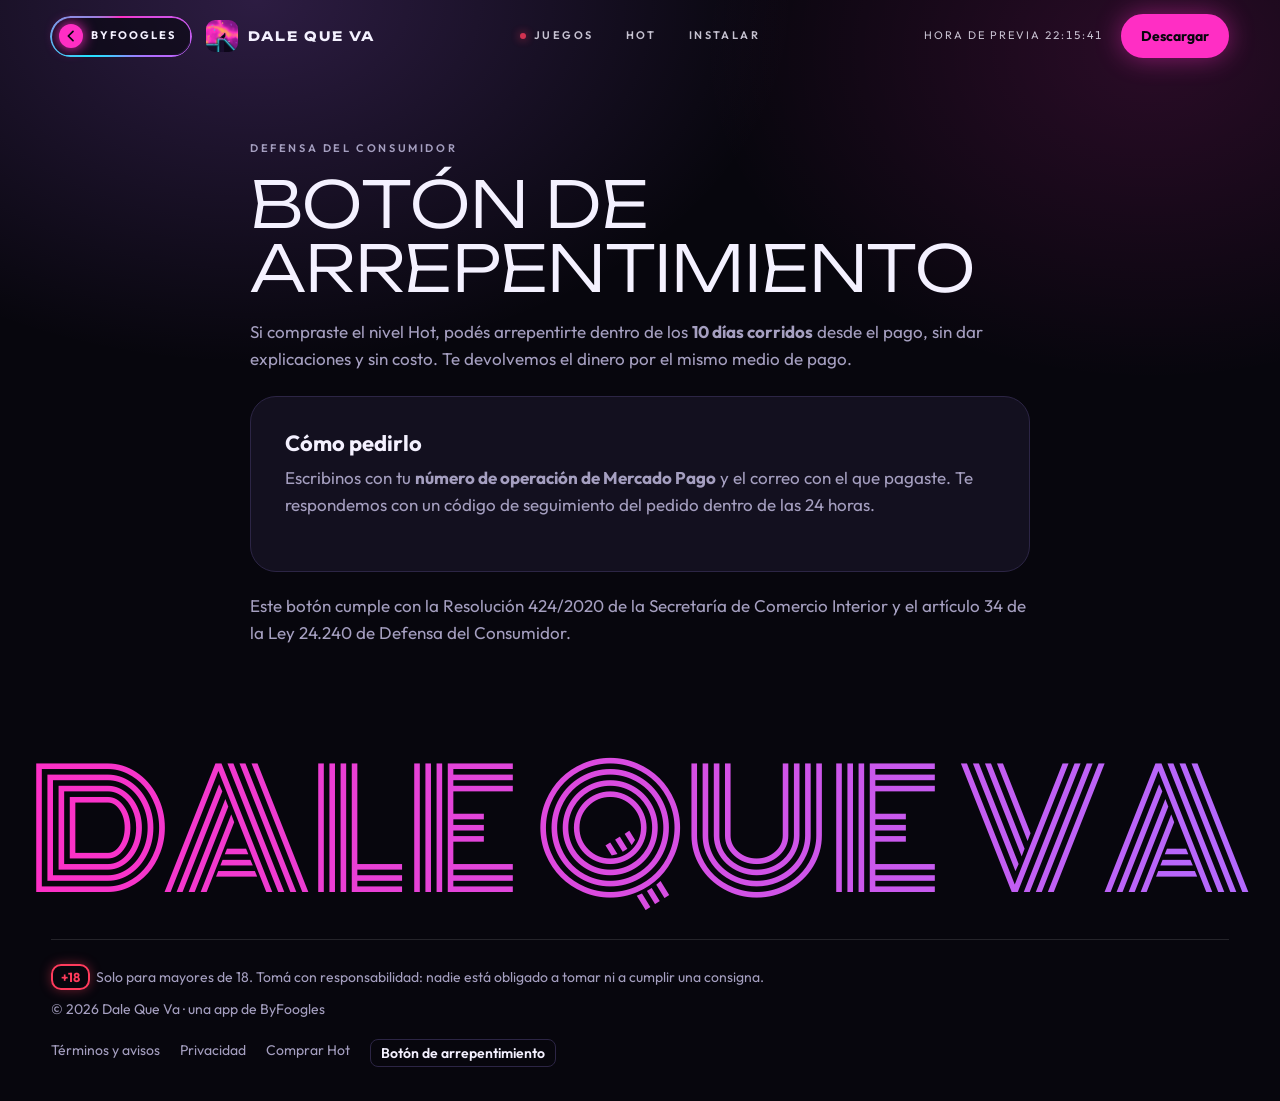
==== commit ca21998d: "Botón animado para volver a byfoogles.app en la cabecera Co-Authored-By: Claude Opus 5.5 <noreply@an" ====
--- a/arrepentimiento/index.html
+++ b/arrepentimiento/index.html
@@ -23,7 +23,13 @@
 <body class="cargando">
   <div class="cursor" aria-hidden="true"></div>
   <header class="barra">
-    <a class="marca" href="/"><img src="/img/dalequeva.webp" alt="" width="32" height="32">Dale Que Va</a>
+    <div class="barra-izq">
+      <a class="volver" href="https://byfoogles.app" aria-label="Volver a ByFoogles">
+        <span class="volver-flecha" aria-hidden="true"><svg viewBox="0 0 24 24" width="16" height="16"><path d="M15 5l-7 7 7 7" fill="none" stroke="currentColor" stroke-width="2.6" stroke-linecap="round" stroke-linejoin="round"/></svg></span>
+        <span class="volver-texto">ByFoogles</span>
+      </a>
+      <a class="marca" href="/"><img src="/img/dalequeva.webp" alt="" width="32" height="32">Dale Que Va</a>
+    </div>
     <nav>
       <a href="/#juegos"><i></i>Juegos</a>
       <a href="/#hot">Hot</a>
--- a/estilos.css
+++ b/estilos.css
@@ -274,3 +274,23 @@
   *, *::before, *::after { animation: none !important; transition: none !important; }
   .letra, .revelar, .juego { opacity: 1; transform: none; }
 }
+
+/* ---------------------------------------------------------------- Volver a byfoogles.app */
+@property --giro { syntax: "<angle>"; inherits: false; initial-value: 0deg; }
+.barra-izq { display: flex; align-items: center; gap: 16px; min-width: 0; }
+.volver { --giro: 0deg; position: relative; display: inline-flex; align-items: center; gap: 8px; padding: 7px 14px 7px 8px; border-radius: 999px; text-decoration: none; font-size: 11px; font-weight: 700; letter-spacing: 2px; text-transform: uppercase; color: var(--texto); background: rgba(7, 6, 13, .55); isolation: isolate; animation: volver-entra .9s var(--ease) .4s both, volver-gira 4s linear infinite; transition: transform .35s var(--ease), box-shadow .35s; }
+/* Borde neón que gira alrededor de la píldora */
+.volver::before { content: ""; position: absolute; inset: -1.5px; border-radius: inherit; z-index: -1; background: conic-gradient(from var(--giro), var(--magenta), var(--violeta), var(--cian), var(--magenta)); -webkit-mask: linear-gradient(#000 0 0) content-box exclude, linear-gradient(#000 0 0); mask: linear-gradient(#000 0 0) content-box exclude, linear-gradient(#000 0 0); padding: 1.5px; }
+.volver-flecha { display: grid; place-items: center; width: 24px; height: 24px; border-radius: 50%; background: var(--magenta); color: var(--fondo); box-shadow: 0 0 14px var(--magenta); animation: volver-late 2.4s var(--ease) 1.4s infinite; transition: transform .35s var(--ease); }
+.volver-texto { transition: letter-spacing .35s var(--ease); }
+.volver:hover { transform: translateX(-3px); box-shadow: 0 0 26px rgba(255, 46, 196, .45); }
+.volver:hover .volver-flecha { animation: volver-empuja .6s var(--ease) infinite alternate; }
+.volver:hover .volver-texto { letter-spacing: 3px; }
+.barra.clara .volver { color: var(--fondo); background: rgba(243, 241, 238, .7); }
+@keyframes volver-gira { to { --giro: 360deg; } }
+@keyframes volver-entra { from { opacity: 0; transform: translateX(-28px); filter: blur(6px); } }
+@keyframes volver-late { 0%, 70%, 100% { transform: translateX(0); } 80% { transform: translateX(-4px); } 90% { transform: translateX(1px); } }
+@keyframes volver-empuja { from { transform: translateX(0); } to { transform: translateX(-5px); } }
+@media (max-width: 860px) { .volver-texto { display: none; } .volver { padding: 5px; } .barra-izq { gap: 12px; } }
+@media (max-width: 380px) { .marca { font-size: 11px; letter-spacing: 1px; } }
+@media (prefers-reduced-motion: reduce) { .volver, .volver-flecha, .volver:hover .volver-flecha { animation: none; } }
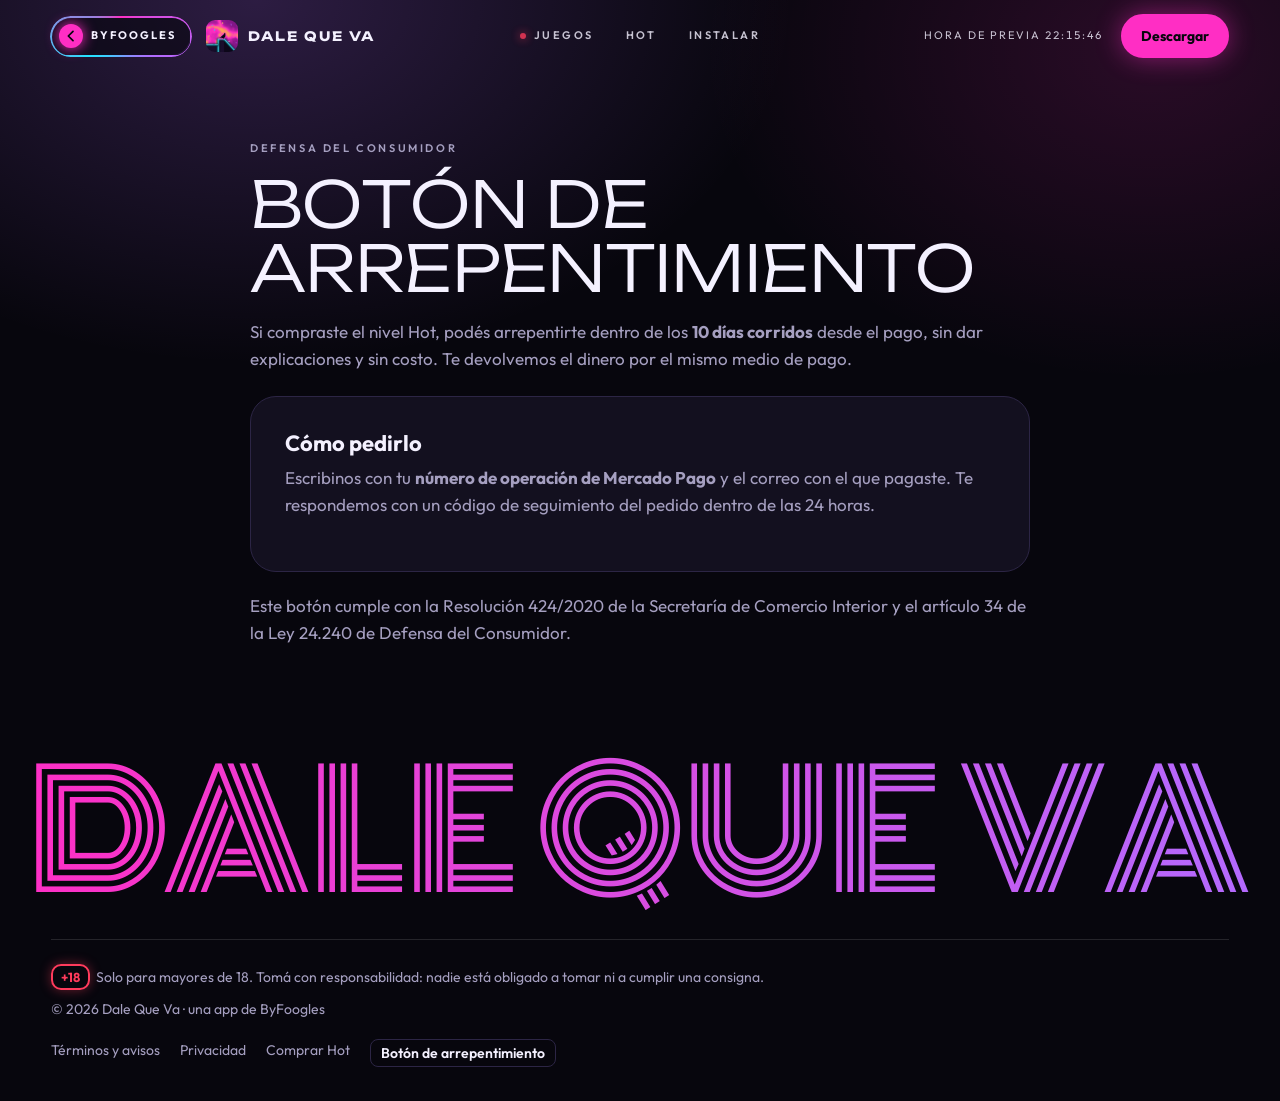
==== commit 457d7519: "Versionar CSS y JS para que el navegador no use una copia vieja Co-Authored-By: Claude Opus 5.5 <nor" ====
--- a/arrepentimiento/index.html
+++ b/arrepentimiento/index.html
@@ -18,7 +18,7 @@
   <meta property="og:locale" content="es_AR">
   <link rel="preload" href="/fuentes/unbounded.woff2" as="font" type="font/woff2" crossorigin>
   <link rel="preload" href="/fuentes/anton.woff2" as="font" type="font/woff2" crossorigin>
-  <link rel="stylesheet" href="/estilos.css">
+  <link rel="stylesheet" href="/estilos.css?v=7eec1694">
 </head>
 <body class="cargando">
   <div class="cursor" aria-hidden="true"></div>
@@ -73,8 +73,8 @@
       </nav>
     </div>
   </footer>
-  <script src="/sitio.js"></script>
-  <script src="/animaciones.js"></script>
+  <script src="/sitio.js?v=b6bda790"></script>
+  <script src="/animaciones.js?v=3c3259d1"></script>
   <script>
     // Correo para los pedidos de arrepentimiento (completar antes de habilitar la venta).
     const CONTACTO = "";
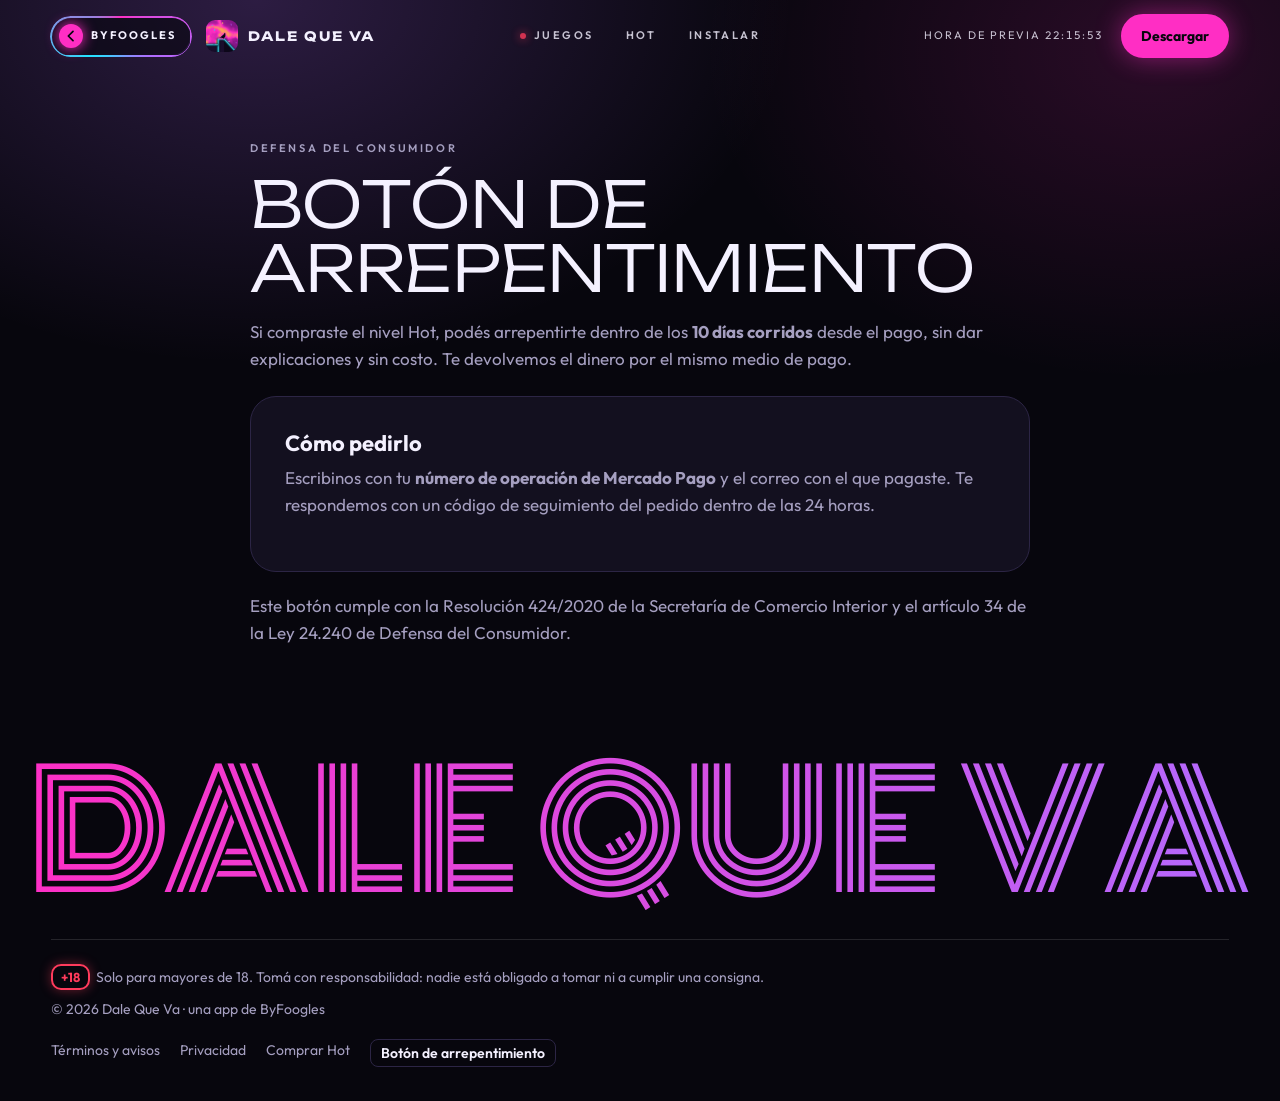
==== commit 58e77cec: "Compra con la API de Orders de Mercado Pago y modo prueba escondido (?prueba=1) Co-Authored-By: Clau" ====
--- a/arrepentimiento/index.html
+++ b/arrepentimiento/index.html
@@ -18,7 +18,7 @@
   <meta property="og:locale" content="es_AR">
   <link rel="preload" href="/fuentes/unbounded.woff2" as="font" type="font/woff2" crossorigin>
   <link rel="preload" href="/fuentes/anton.woff2" as="font" type="font/woff2" crossorigin>
-  <link rel="stylesheet" href="/estilos.css?v=7eec1694">
+  <link rel="stylesheet" href="/estilos.css?v=1ec8bc7c">
 </head>
 <body class="cargando">
   <div class="cursor" aria-hidden="true"></div>
@@ -73,7 +73,7 @@
       </nav>
     </div>
   </footer>
-  <script src="/sitio.js?v=b6bda790"></script>
+  <script src="/sitio.js?v=ee6eac7c"></script>
   <script src="/animaciones.js?v=3c3259d1"></script>
   <script>
     // Correo para los pedidos de arrepentimiento (completar antes de habilitar la venta).
--- a/estilos.css
+++ b/estilos.css
@@ -294,3 +294,6 @@
 @media (max-width: 860px) { .volver-texto { display: none; } .volver { padding: 5px; } .barra-izq { gap: 12px; } }
 @media (max-width: 380px) { .marca { font-size: 11px; letter-spacing: 1px; } }
 @media (prefers-reduced-motion: reduce) { .volver, .volver-flecha, .volver:hover .volver-flecha { animation: none; } }
+
+/* ---------------------------------------------------------------- Aviso del modo prueba (?prueba=1) */
+.aviso-prueba { position: fixed; z-index: 120; left: 50%; bottom: 14px; transform: translateX(-50%); padding: 8px 16px; border-radius: 999px; background: var(--dorado); color: var(--fondo); font-size: 12px; font-weight: 700; letter-spacing: 1px; text-transform: uppercase; text-decoration: none; box-shadow: 0 0 24px rgba(255, 211, 78, .5); white-space: nowrap; }
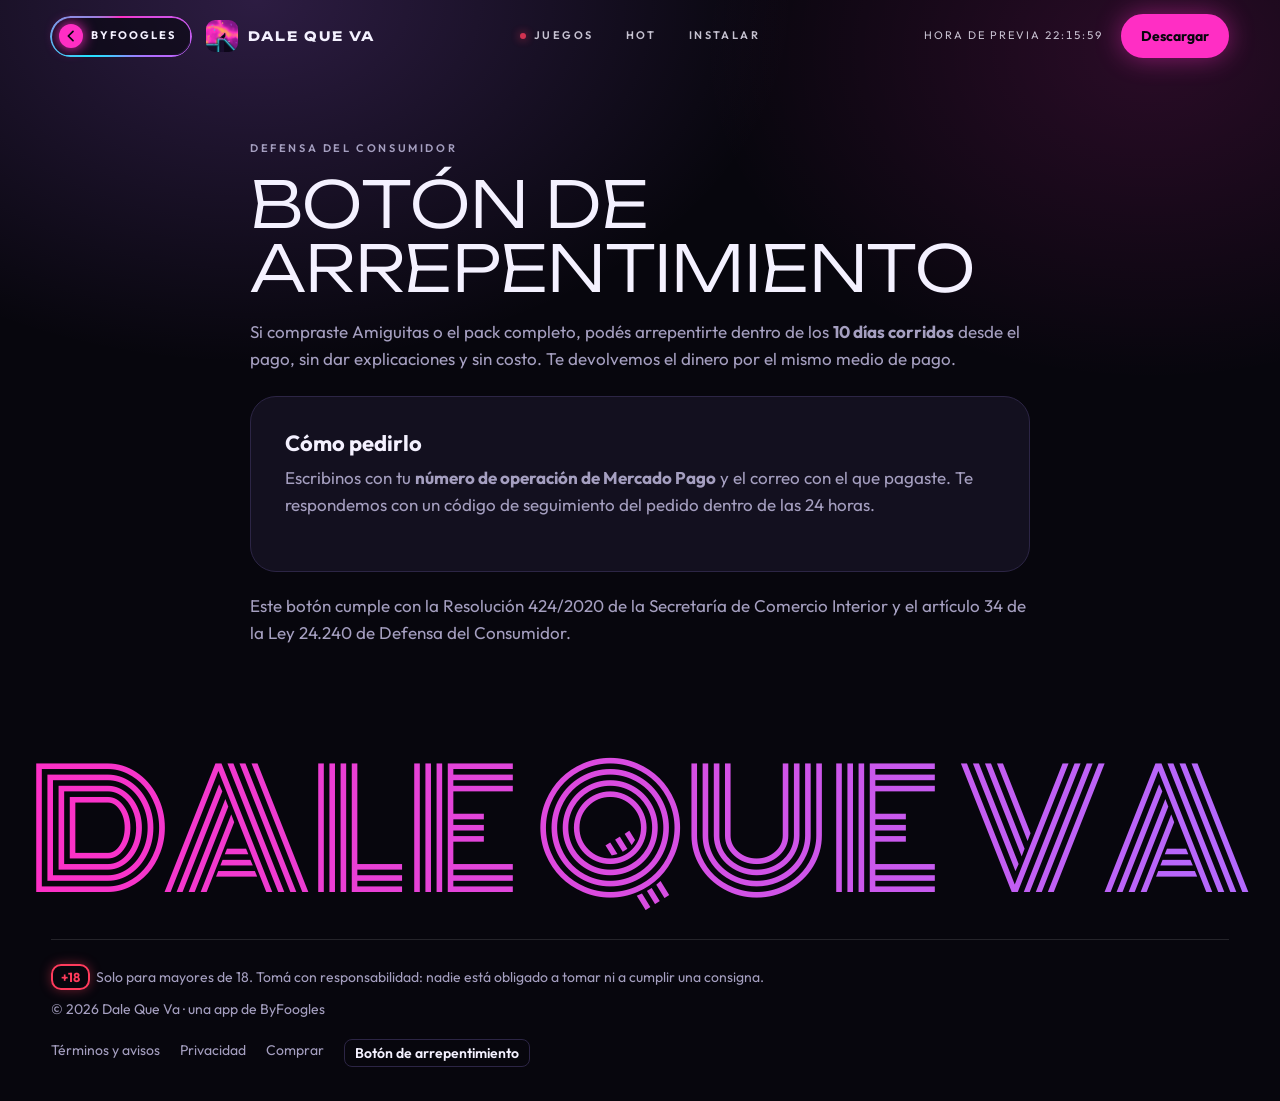
==== commit 8f4d5467: "Amiguitas pago y pack completo (Amiguitas + Hot) en la compra Co-Authored-By: Claude Opus 5.5 <norep" ====
--- a/arrepentimiento/index.html
+++ b/arrepentimiento/index.html
@@ -4,7 +4,7 @@
   <meta charset="utf-8">
   <meta name="viewport" content="width=device-width, initial-scale=1, viewport-fit=cover">
   <title>Botón de arrepentimiento · Dale Que Va</title>
-  <meta name="description" content="Arrepentite de tu compra del nivel Hot dentro de los 10 días.">
+  <meta name="description" content="Arrepentite de tu compra en Dale Que Va dentro de los 10 días.">
   <meta name="theme-color" content="#07060d">
   <meta name="rating" content="adult">
   <link rel="canonical" href="https://dalequeva.byfoogles.app/arrepentimiento/">
@@ -12,13 +12,13 @@
   <link rel="apple-touch-icon" href="/img/apple-touch-icon.png">
   <meta property="og:type" content="website">
   <meta property="og:title" content="Botón de arrepentimiento · Dale Que Va">
-  <meta property="og:description" content="Arrepentite de tu compra del nivel Hot dentro de los 10 días.">
+  <meta property="og:description" content="Arrepentite de tu compra en Dale Que Va dentro de los 10 días.">
   <meta property="og:url" content="https://dalequeva.byfoogles.app/arrepentimiento/">
   <meta property="og:image" content="https://dalequeva.byfoogles.app/img/compartir.jpg">
   <meta property="og:locale" content="es_AR">
   <link rel="preload" href="/fuentes/unbounded.woff2" as="font" type="font/woff2" crossorigin>
   <link rel="preload" href="/fuentes/anton.woff2" as="font" type="font/woff2" crossorigin>
-  <link rel="stylesheet" href="/estilos.css?v=1ec8bc7c">
+  <link rel="stylesheet" href="/estilos.css?v=76c6e7fe">
 </head>
 <body class="cargando">
   <div class="cursor" aria-hidden="true"></div>
@@ -45,7 +45,7 @@
       <div class="envoltura">
         <p class="etiqueta">Defensa del consumidor</p>
         <h1 data-partir>Botón de arrepentimiento</h1>
-        <p>Si compraste el nivel Hot, podés arrepentirte dentro de los <b>10 días corridos</b> desde el pago, sin dar explicaciones y sin costo. Te devolvemos el dinero por el mismo medio de pago.</p>
+        <p>Si compraste Amiguitas o el pack completo, podés arrepentirte dentro de los <b>10 días corridos</b> desde el pago, sin dar explicaciones y sin costo. Te devolvemos el dinero por el mismo medio de pago.</p>
 
         <div class="tarjeta">
           <h2 style="margin-top:0">Cómo pedirlo</h2>
@@ -68,12 +68,12 @@
       <nav>
         <a href="/terminos/">Términos y avisos</a>
         <a href="/privacidad/">Privacidad</a>
-        <a href="/comprar/">Comprar Hot</a>
+        <a href="/comprar/">Comprar</a>
         <a class="arrepentimiento" href="/arrepentimiento/">Botón de arrepentimiento</a>
       </nav>
     </div>
   </footer>
-  <script src="/sitio.js?v=ee6eac7c"></script>
+  <script src="/sitio.js?v=6c98d114"></script>
   <script src="/animaciones.js?v=3c3259d1"></script>
   <script>
     // Correo para los pedidos de arrepentimiento (completar antes de habilitar la venta).
--- a/estilos.css
+++ b/estilos.css
@@ -297,3 +297,16 @@
 
 /* ---------------------------------------------------------------- Aviso del modo prueba (?prueba=1) */
 .aviso-prueba { position: fixed; z-index: 120; left: 50%; bottom: 14px; transform: translateX(-50%); padding: 8px 16px; border-radius: 999px; background: var(--dorado); color: var(--fondo); font-size: 12px; font-weight: 700; letter-spacing: 1px; text-transform: uppercase; text-decoration: none; box-shadow: 0 0 24px rgba(255, 211, 78, .5); white-space: nowrap; }
+
+/* ---------------------------------------------------------------- Productos (Comprar) */
+.productos { display: grid; grid-template-columns: 1fr 1fr; gap: 16px; margin-top: 28px; }
+.producto { --c: var(--hot); position: relative; display: flex; flex-direction: column; gap: 6px; padding: 24px 22px 22px; border-radius: 26px; border: 2px solid var(--borde); background: var(--superficie); cursor: pointer; transition: border-color .3s, box-shadow .3s, transform .3s var(--ease); }
+.producto.amiguitas { --c: var(--violeta); }
+.producto:hover { transform: translateY(-3px); }
+.producto:has(input:checked) { border-color: var(--c); box-shadow: 0 0 40px color-mix(in srgb, var(--c) 35%, transparent); background: linear-gradient(150deg, color-mix(in srgb, var(--c) 14%, transparent), transparent 60%), var(--superficie); }
+.producto input { position: absolute; top: 22px; right: 22px; width: 20px; height: 20px; accent-color: var(--c); }
+.producto-nombre { font-family: "Unbounded", sans-serif; font-weight: 700; font-size: 15px; letter-spacing: 2px; text-transform: uppercase; color: var(--c); }
+.producto-precio { font-family: "Anton", sans-serif; font-size: clamp(40px, 5vw, 56px); line-height: 1.05; }
+.producto-detalle { color: var(--suave); font-size: 15px; }
+.producto-sello { align-self: flex-start; font-size: 11px; font-weight: 700; letter-spacing: 1.5px; text-transform: uppercase; color: var(--fondo); background: var(--c); border-radius: 999px; padding: 3px 10px; box-shadow: 0 0 16px color-mix(in srgb, var(--c) 60%, transparent); }
+@media (max-width: 640px) { .productos { grid-template-columns: 1fr; } }
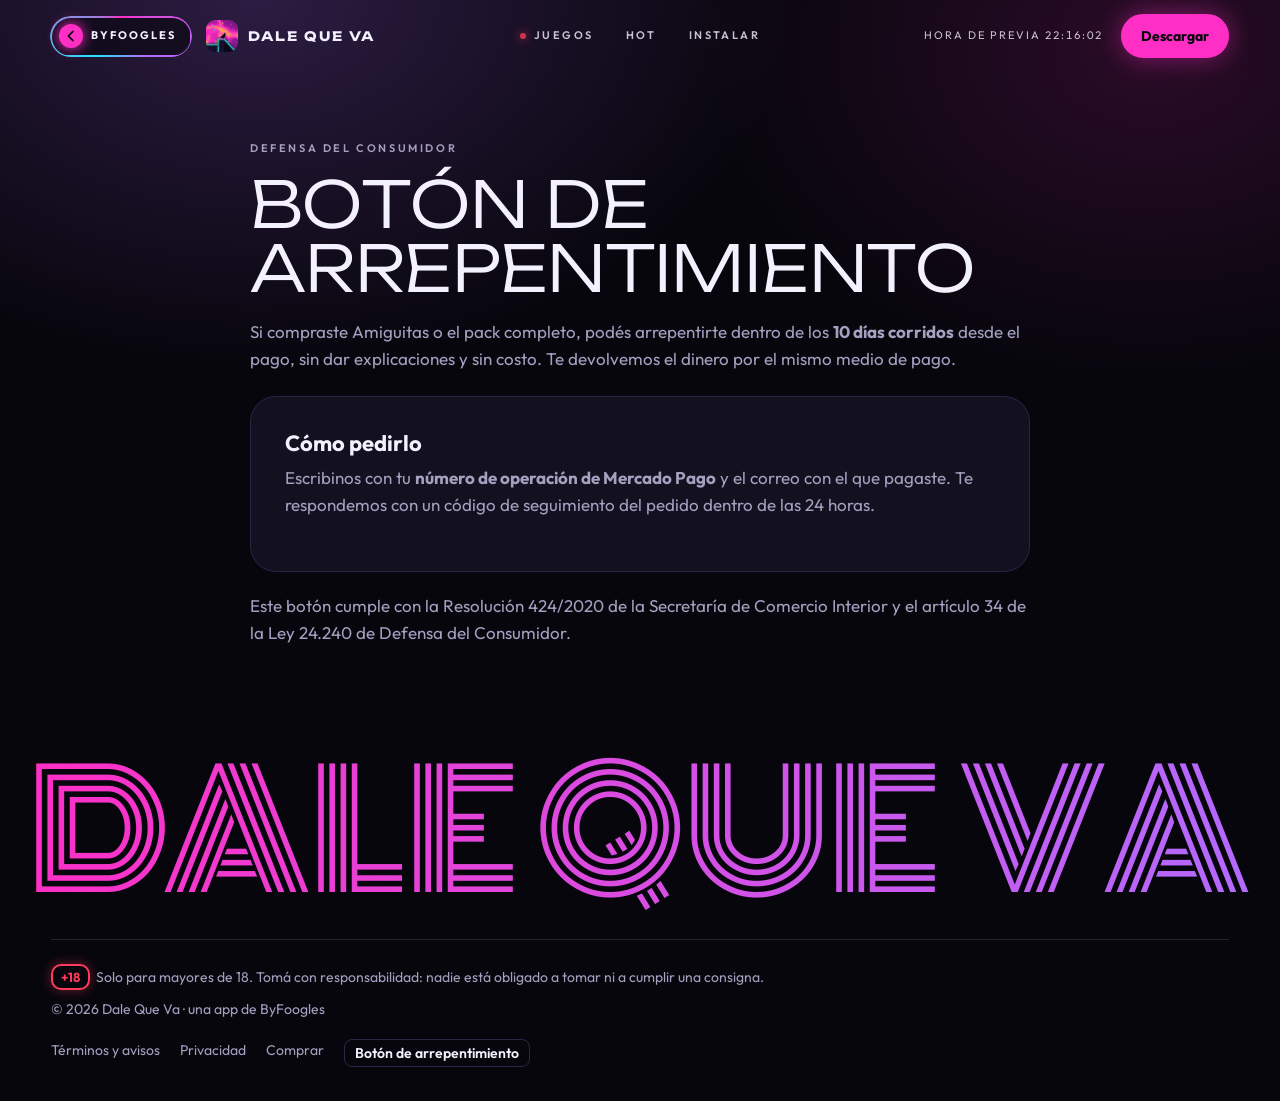
==== commit edd570a3: "Candado animado que se abre al pasar el mouse por la caja del pack Co-Authored-By: Claude Opus 5.5 <" ====
--- a/arrepentimiento/index.html
+++ b/arrepentimiento/index.html
@@ -18,7 +18,7 @@
   <meta property="og:locale" content="es_AR">
   <link rel="preload" href="/fuentes/unbounded.woff2" as="font" type="font/woff2" crossorigin>
   <link rel="preload" href="/fuentes/anton.woff2" as="font" type="font/woff2" crossorigin>
-  <link rel="stylesheet" href="/estilos.css?v=76c6e7fe">
+  <link rel="stylesheet" href="/estilos.css?v=3d0fea54">
 </head>
 <body class="cargando">
   <div class="cursor" aria-hidden="true"></div>
@@ -74,7 +74,7 @@
     </div>
   </footer>
   <script src="/sitio.js?v=6c98d114"></script>
-  <script src="/animaciones.js?v=3c3259d1"></script>
+  <script src="/animaciones.js?v=44ead20c"></script>
   <script>
     // Correo para los pedidos de arrepentimiento (completar antes de habilitar la venta).
     const CONTACTO = "";
--- a/estilos.css
+++ b/estilos.css
@@ -198,7 +198,23 @@
 .caja-hot ul { margin: 18px 0 0 20px; color: var(--suave); }
 .caja-hot li { margin: 6px 0; }
 .caja-hot .lado { text-align: center; }
-.candado { font-size: 64px; line-height: 1; filter: drop-shadow(0 0 20px rgba(255, 59, 92, .8)); animation: flotar 5s ease-in-out infinite; }
+/* Candado: cerrado; se abre al pasar el mouse por la caja (en celus, cuando aparece en pantalla). */
+.candado { position: relative; width: 104px; margin: 0 auto; animation: flotar 5s ease-in-out infinite; }
+.candado svg { display: block; width: 100%; overflow: visible; filter: drop-shadow(0 0 14px rgba(255, 59, 92, .75)); transition: filter .5s; }
+.candado-arco { fill: none; stroke: var(--hot); stroke-width: 11; stroke-linecap: round; transform-box: fill-box; transform-origin: 100% 100%; transition: transform .55s cubic-bezier(.3, 1.6, .5, 1); }
+.candado-cuerpo { fill: color-mix(in srgb, var(--hot) 22%, var(--fondo)); stroke: var(--hot); stroke-width: 5; transition: fill .4s; }
+.candado-ojo { fill: var(--hot); transition: fill .3s .15s; }
+.caja-hot:hover .candado-arco, .candado.abierto .candado-arco { transform: translateY(-16px) rotate(-32deg); }
+.caja-hot:hover .candado-cuerpo, .candado.abierto .candado-cuerpo { fill: color-mix(in srgb, var(--hot) 38%, var(--fondo)); }
+.caja-hot:hover .candado-ojo, .candado.abierto .candado-ojo { fill: var(--dorado); }
+.caja-hot:hover .candado svg, .candado.abierto svg { filter: drop-shadow(0 0 22px rgba(255, 59, 92, 1)) drop-shadow(0 0 40px rgba(255, 211, 78, .45)); }
+.caja-hot:not(:hover) .candado:not(.abierto) .candado-arco { animation: candado-tiembla 4s ease-in-out 2s infinite; }
+@keyframes candado-tiembla { 0%, 86%, 100% { transform: none; } 89% { transform: rotate(-6deg); } 92% { transform: rotate(5deg); } 95% { transform: rotate(-3deg); } }
+.chispa { position: absolute; left: 50%; top: 55%; width: 7px; height: 7px; margin: -3.5px; border-radius: 50%; background: var(--dorado); box-shadow: 0 0 10px var(--dorado); opacity: 0; pointer-events: none; }
+.caja-hot:hover .chispa, .candado.abierto .chispa { animation: chispa .8s var(--ease) .2s both; }
+.chispa:nth-of-type(2) { animation-delay: .26s !important; } .chispa:nth-of-type(3) { animation-delay: .32s !important; } .chispa:nth-of-type(4) { animation-delay: .22s !important; } .chispa:nth-of-type(5) { animation-delay: .3s !important; }
+@keyframes chispa { 0% { opacity: 0; transform: translate(0, 0) scale(.4); } 30% { opacity: 1; } 100% { opacity: 0; transform: translate(var(--x), var(--y)) scale(1); } }
+@media (prefers-reduced-motion: reduce) { .candado, .candado-arco, .chispa { animation: none !important; } }
 .precio { font-family: "Anton", sans-serif; font-size: clamp(44px, 5vw, 64px); font-weight: 400; line-height: 1.1; margin: 10px 0 4px; }
 .precio small { font-family: "Outfit", sans-serif; font-size: 15px; color: var(--suave); display: block; }
 @media (max-width: 860px) { .caja-hot { grid-template-columns: 1fr; } }
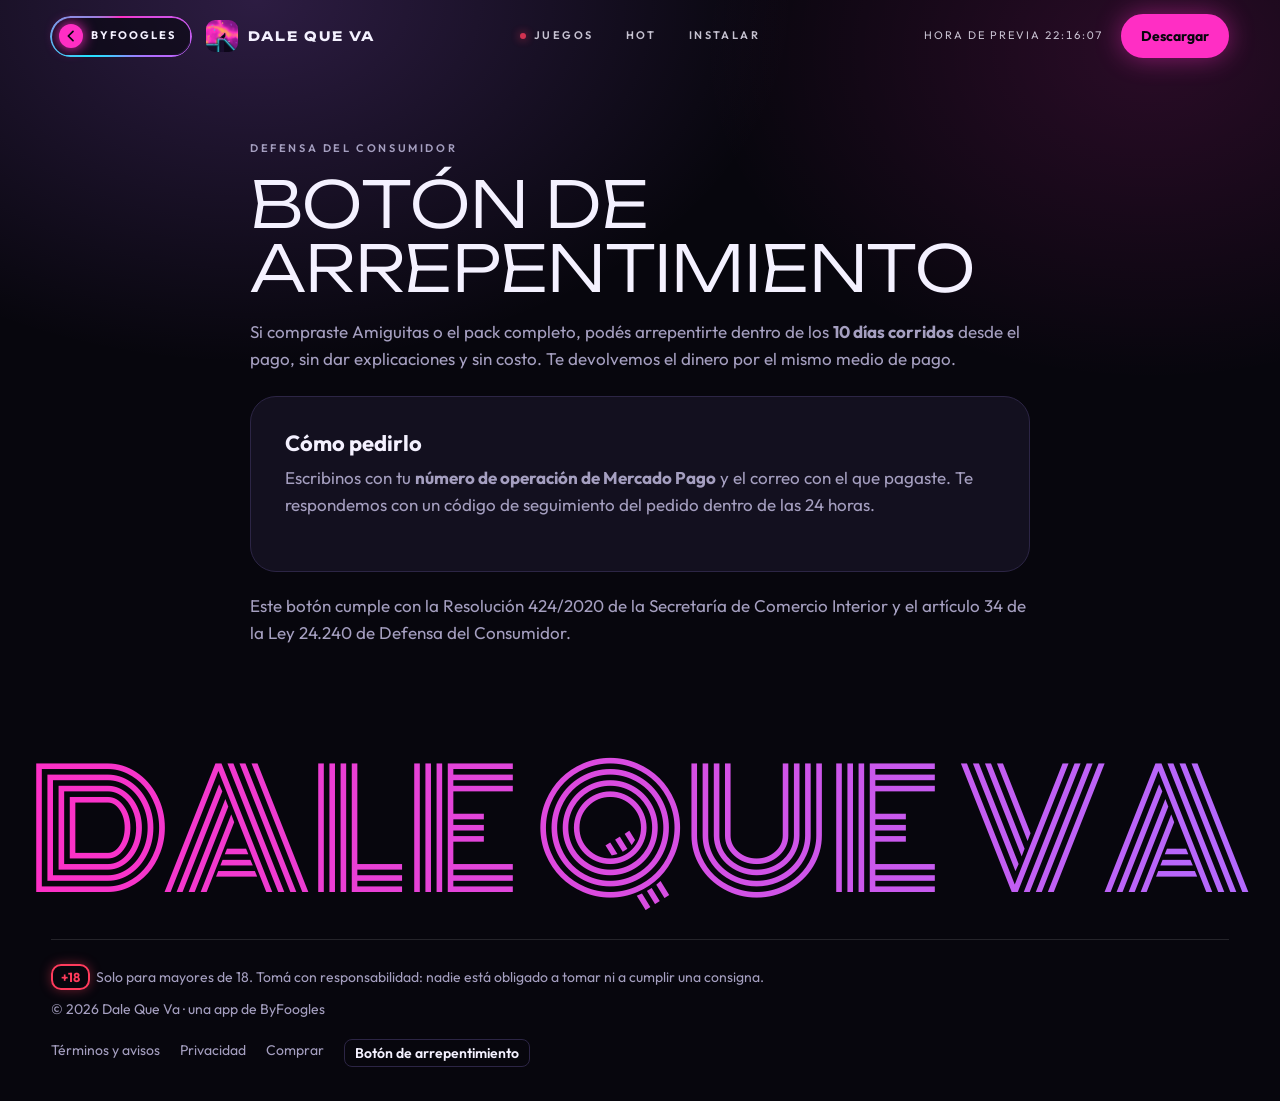
==== commit 6a06b61b: "Caja de Amiguitas sola arriba del pack, con su candado violeta Co-Authored-By: Claude Opus 5.5 <nore" ====
--- a/arrepentimiento/index.html
+++ b/arrepentimiento/index.html
@@ -18,7 +18,7 @@
   <meta property="og:locale" content="es_AR">
   <link rel="preload" href="/fuentes/unbounded.woff2" as="font" type="font/woff2" crossorigin>
   <link rel="preload" href="/fuentes/anton.woff2" as="font" type="font/woff2" crossorigin>
-  <link rel="stylesheet" href="/estilos.css?v=3d0fea54">
+  <link rel="stylesheet" href="/estilos.css?v=9b148aab">
 </head>
 <body class="cargando">
   <div class="cursor" aria-hidden="true"></div>
@@ -74,7 +74,7 @@
     </div>
   </footer>
   <script src="/sitio.js?v=6c98d114"></script>
-  <script src="/animaciones.js?v=44ead20c"></script>
+  <script src="/animaciones.js?v=c603ff59"></script>
   <script>
     // Correo para los pedidos de arrepentimiento (completar antes de habilitar la venta).
     const CONTACTO = "";
--- a/estilos.css
+++ b/estilos.css
@@ -31,7 +31,7 @@
 ::selection { background: var(--magenta); color: var(--fondo); }
 .envoltura { width: min(1180px, 100% - 2 * var(--margen)); margin-inline: auto; }
 .etiqueta, .sobre { font-size: 11px; letter-spacing: 2.6px; text-transform: uppercase; color: var(--suave); font-weight: 600; }
-.sobre.rojo { color: var(--hot); }
+.sobre.rojo { color: var(--hot); } .sobre.violeta { color: var(--violeta); }
 h2 { font-size: clamp(28px, 4vw, 40px); line-height: 1.15; margin-bottom: 14px; }
 h3 { font-size: 20px; line-height: 1.3; }
 .bajada { color: var(--suave); max-width: 640px; }
@@ -73,7 +73,7 @@
 .boton.contorno { background: transparent; color: var(--color, var(--magenta)); }
 .boton.chico { padding: 9px 18px; font-size: 14px; }
 .boton[disabled] { opacity: .45; cursor: not-allowed; transform: none; box-shadow: none; }
-.boton.hot { --color: var(--hot); } .boton.cian { --color: var(--cian); }
+.boton.hot { --color: var(--hot); } .boton.violeta { --color: var(--violeta); } .boton.cian { --color: var(--cian); }
 .barra.clara .boton { color: var(--fondo); }
 
 /* ---------------------------------------------------------------- Portada */
@@ -199,15 +199,15 @@
 .caja-hot li { margin: 6px 0; }
 .caja-hot .lado { text-align: center; }
 /* Candado: cerrado; se abre al pasar el mouse por la caja (en celus, cuando aparece en pantalla). */
-.candado { position: relative; width: 104px; margin: 0 auto; animation: flotar 5s ease-in-out infinite; }
-.candado svg { display: block; width: 100%; overflow: visible; filter: drop-shadow(0 0 14px rgba(255, 59, 92, .75)); transition: filter .5s; }
-.candado-arco { fill: none; stroke: var(--hot); stroke-width: 11; stroke-linecap: round; transform-box: fill-box; transform-origin: 100% 100%; transition: transform .55s cubic-bezier(.3, 1.6, .5, 1); }
-.candado-cuerpo { fill: color-mix(in srgb, var(--hot) 22%, var(--fondo)); stroke: var(--hot); stroke-width: 5; transition: fill .4s; }
-.candado-ojo { fill: var(--hot); transition: fill .3s .15s; }
+.candado { --cc: var(--hot); position: relative; width: 104px; margin: 0 auto; animation: flotar 5s ease-in-out infinite; }
+.candado svg { display: block; width: 100%; overflow: visible; filter: drop-shadow(0 0 14px color-mix(in srgb, var(--cc) 75%, transparent)); transition: filter .5s; }
+.candado-arco { fill: none; stroke: var(--cc); stroke-width: 11; stroke-linecap: round; transform-box: fill-box; transform-origin: 100% 100%; transition: transform .55s cubic-bezier(.3, 1.6, .5, 1); }
+.candado-cuerpo { fill: color-mix(in srgb, var(--cc) 22%, var(--fondo)); stroke: var(--cc); stroke-width: 5; transition: fill .4s; }
+.candado-ojo { fill: var(--cc); transition: fill .3s .15s; }
 .caja-hot:hover .candado-arco, .candado.abierto .candado-arco { transform: translateY(-16px) rotate(-32deg); }
-.caja-hot:hover .candado-cuerpo, .candado.abierto .candado-cuerpo { fill: color-mix(in srgb, var(--hot) 38%, var(--fondo)); }
+.caja-hot:hover .candado-cuerpo, .candado.abierto .candado-cuerpo { fill: color-mix(in srgb, var(--cc) 38%, var(--fondo)); }
 .caja-hot:hover .candado-ojo, .candado.abierto .candado-ojo { fill: var(--dorado); }
-.caja-hot:hover .candado svg, .candado.abierto svg { filter: drop-shadow(0 0 22px rgba(255, 59, 92, 1)) drop-shadow(0 0 40px rgba(255, 211, 78, .45)); }
+.caja-hot:hover .candado svg, .candado.abierto svg { filter: drop-shadow(0 0 22px var(--cc)) drop-shadow(0 0 40px rgba(255, 211, 78, .45)); }
 .caja-hot:not(:hover) .candado:not(.abierto) .candado-arco { animation: candado-tiembla 4s ease-in-out 2s infinite; }
 @keyframes candado-tiembla { 0%, 86%, 100% { transform: none; } 89% { transform: rotate(-6deg); } 92% { transform: rotate(5deg); } 95% { transform: rotate(-3deg); } }
 .chispa { position: absolute; left: 50%; top: 55%; width: 7px; height: 7px; margin: -3.5px; border-radius: 50%; background: var(--dorado); box-shadow: 0 0 10px var(--dorado); opacity: 0; pointer-events: none; }
@@ -326,3 +326,8 @@
 .producto-detalle { color: var(--suave); font-size: 15px; }
 .producto-sello { align-self: flex-start; font-size: 11px; font-weight: 700; letter-spacing: 1.5px; text-transform: uppercase; color: var(--fondo); background: var(--c); border-radius: 999px; padding: 3px 10px; box-shadow: 0 0 16px color-mix(in srgb, var(--c) 60%, transparent); }
 @media (max-width: 640px) { .productos { grid-template-columns: 1fr; } }
+
+/* ---------------------------------------------------------------- Caja de Amiguitas (arriba del pack) */
+.caja-hot.amiguitas { border-color: var(--violeta); background: linear-gradient(135deg, rgba(178, 107, 255, .16), rgba(34, 229, 255, .05) 60%, rgba(7, 6, 13, .6)); box-shadow: 0 0 60px rgba(178, 107, 255, .28); margin-bottom: 28px; }
+.caja-hot.amiguitas h2 { color: var(--violeta); text-shadow: 0 0 18px rgba(178, 107, 255, .6); }
+.caja-hot.amiguitas .candado { --cc: var(--violeta); }
